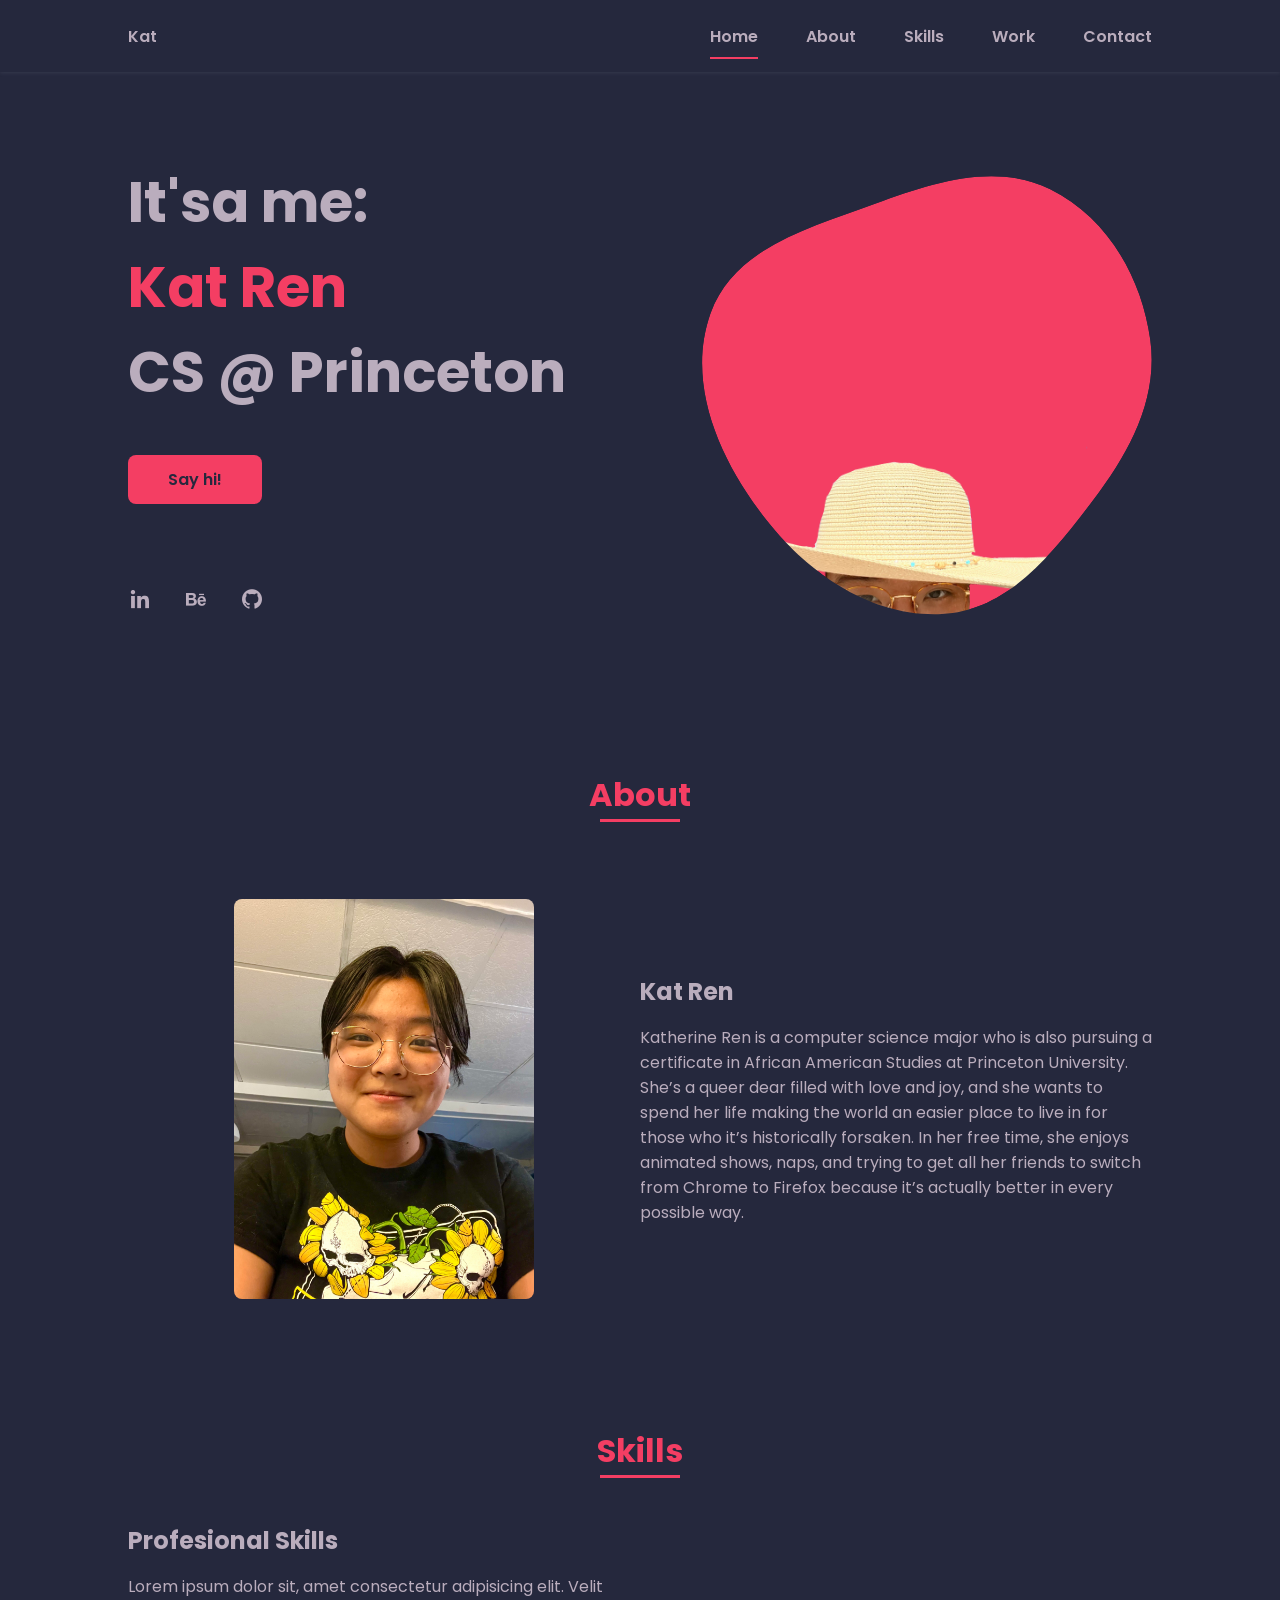
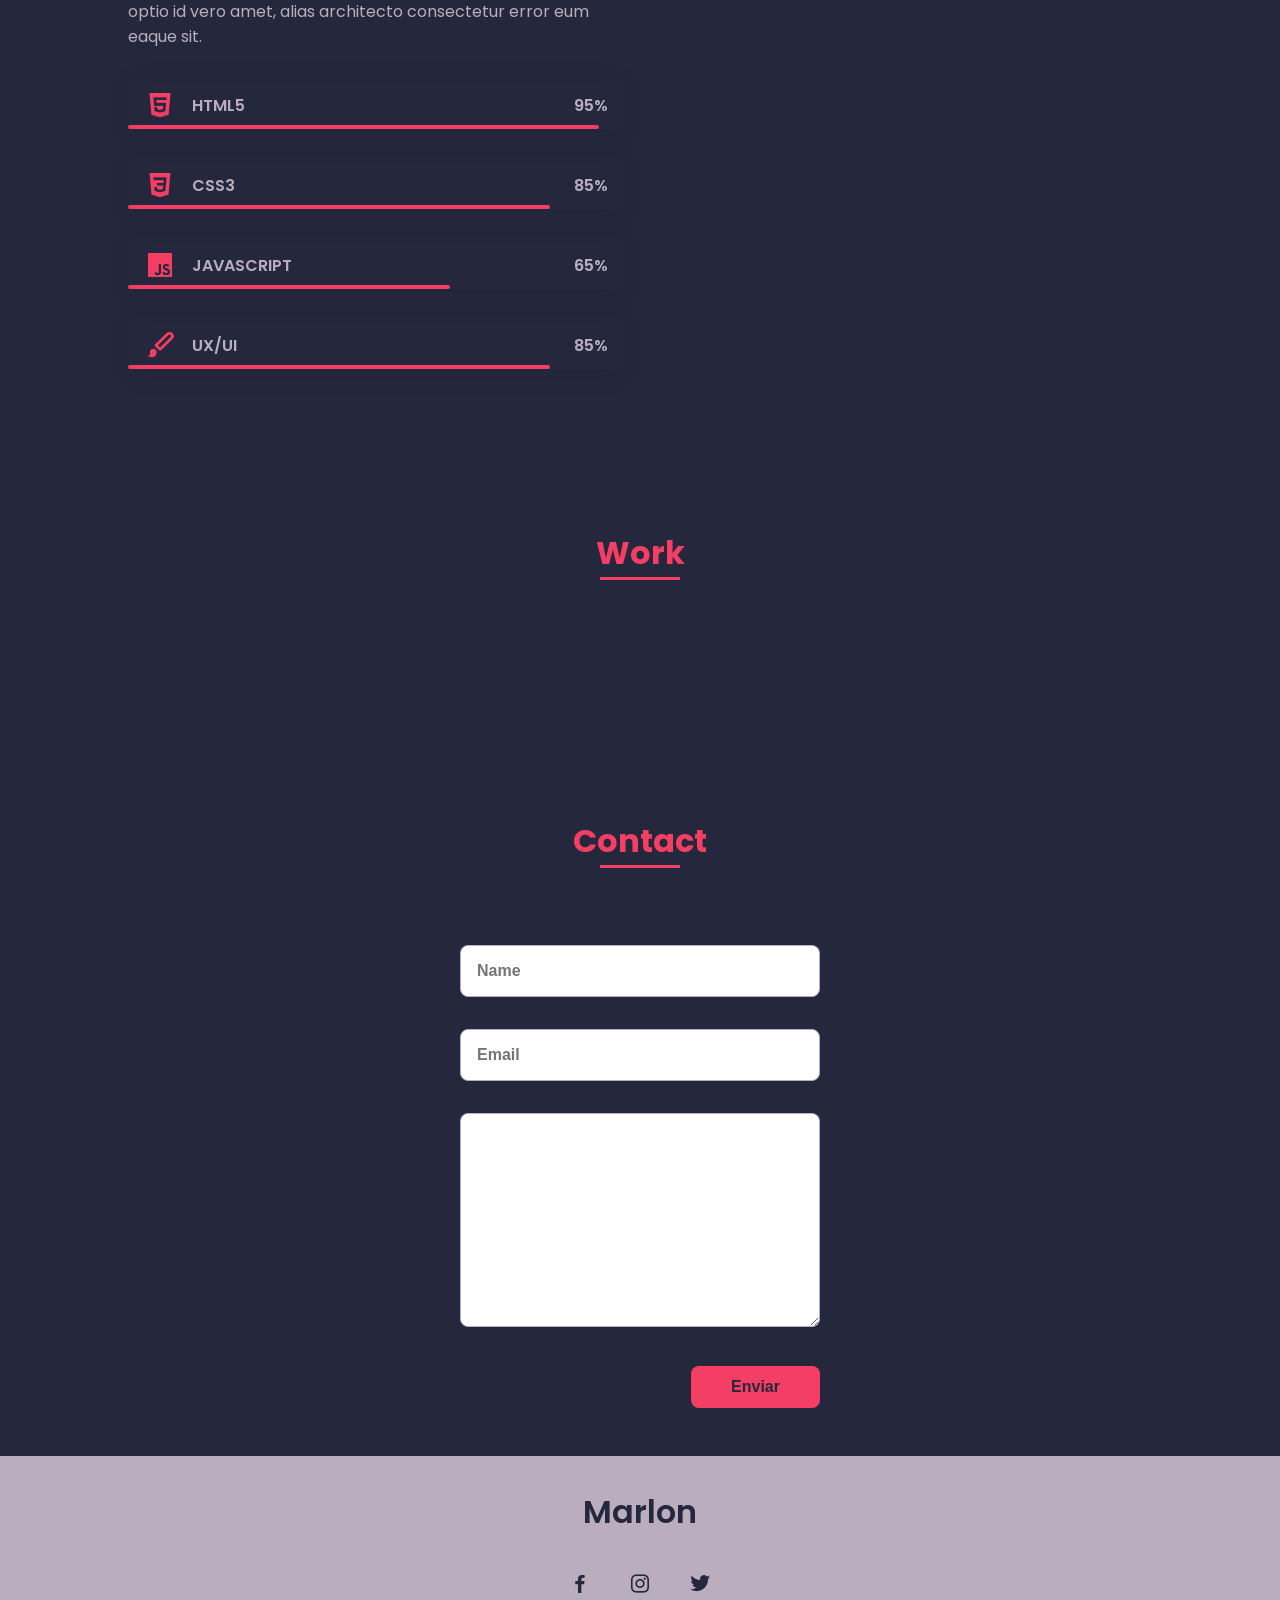
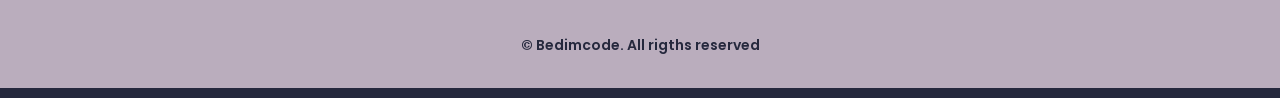
==== index.html @ fc9c7063 "stuff" ====
<!DOCTYPE html>
<html lang="en">
  <head>
    <meta charset="UTF-8" />
    <meta name="viewport" content="width=device-width, initial-scale=1.0" />

    <link rel="stylesheet" href="assets/css/styles.css" />

    <!-- =====BOX ICONS===== -->
    <link
      href="https://cdn.jsdelivr.net/npm/boxicons@2.0.5/css/boxicons.min.css"
      rel="stylesheet"
    />

    <title>Portfolio website complete</title>
  </head>
  <body>
    <body style="background-color:#25283D;">
    <!--===== HEADER =====-->
    <header class="l-header">
      <nav class="nav bd-grid">
        <div>
          <a href="#" class="nav__logo">Kat</a>
        </div>

        <div class="nav__menu" id="nav-menu">
          <ul class="nav__list">
            <li class="nav__item">
              <a href="#home" class="nav__link active-link">Home</a>
            </li>
            <li class="nav__item">
              <a href="#about" class="nav__link">About</a>
            </li>
            <li class="nav__item">
              <a href="#skills" class="nav__link">Skills</a>
            </li>
            <li class="nav__item"> 
              <a href="#work" class="nav__link">Work</a>
            </li>
            <li class="nav__item">
              <a href="#contact" class="nav__link">Contact</a>
            </li>
          </ul>
        </div>

        <div class="nav__toggle" id="nav-toggle">
          <i class="bx bx-menu"></i>
        </div>
      </nav>
    </header>

    <main class="l-main">
      <!--===== HOME =====-->
      <section class="home bd-grid" id="home">
        <div class="home__data">
          <h1 class="home__title">
            It'sa me:<br />
            <span class="home__title-color"> Kat Ren</span><br />
            CS @ Princeton
          </h1>

          <a href="#" class="button">Say hi!</a>
        </div>

        <div class="home__social">
          <a href="" class="home__social-icon"
            ><i class="bx bxl-linkedin"></i
          ></a>
          <a href="" class="home__social-icon"
            ><i class="bx bxl-behance"></i
          ></a>
          <a href="" class="home__social-icon"><i class="bx bxl-github"></i></a>
        </div>

        <div class="home__img">
          <svg
            class="home__blob"
            viewBox="0 0 479 467"
            xmlns="http://www.w3.org/2000/svg"
            xmlns:xlink="http://www.w3.org/1999/xlink"
          >
            <mask id="mask0" mask-type="alpha">
              <path
                d="M9.19024 145.964C34.0253 76.5814 114.865 54.7299 184.111 29.4823C245.804 6.98884 311.86 -14.9503 370.735 14.143C431.207 44.026 467.948 107.508 477.191 174.311C485.897 237.229 454.931 294.377 416.506 344.954C373.74 401.245 326.068 462.801 255.442 466.189C179.416 469.835 111.552 422.137 65.1576 361.805C17.4835 299.81 -17.1617 219.583 9.19024 145.964Z"
              />
            </mask>
            <g mask="url(#mask0)">
              <path
                d="M9.19024 145.964C34.0253 76.5814 114.865 54.7299 184.111 29.4823C245.804 6.98884 311.86 -14.9503 370.735 14.143C431.207 44.026 467.948 107.508 477.191 174.311C485.897 237.229 454.931 294.377 416.506 344.954C373.74 401.245 326.068 462.801 255.442 466.189C179.416 469.835 111.552 422.137 65.1576 361.805C17.4835 299.81 -17.1617 219.583 9.19024 145.964Z"
              />
              <image
                class="home__blob-img"
                x="50"
                y="60"
                href="assets/img/Katface.png"
              />
            </g>
          </svg>
        </div>
      </section>

      <!--===== ABOUT =====-->
      <section class="about section" id="about">
        <h2 class="section-title">About</h2>

        <div class="about__container bd-grid">
          <div class="about__img">
            <img src="assets/img/katshot.jpeg" alt="" />
          </div>

          <div>
            <h2 class="about__subtitle">Kat Ren</h2>
            <p class="about__text">
                Katherine Ren is a computer science major who is also pursuing
                a certificate in African American Studies at Princeton University.
                She’s a queer dear filled with love and joy, and she wants to spend
                her life making the world an easier place to live in for those who
                it’s historically forsaken. In her free time, she enjoys animated
                shows, naps, and trying to get all her friends to switch from Chrome
                to Firefox because it’s actually better in every possible way.
            </p>
          </div>
        </div>
      </section>

      <!--===== SKILLS =====-->
      <section class="skills section" id="skills">
        <h2 class="section-title">Skills</h2>

        <div class="skills__container bd-grid">
          <div>
            <h2 class="skills__subtitle">Profesional Skills</h2>
            <p class="skills__text">
              Lorem ipsum dolor sit, amet consectetur adipisicing elit. Velit
              optio id vero amet, alias architecto consectetur error eum eaque
              sit.
            </p>
            <div class="skills__data">
              <div class="skills__names">
                <i class="bx bxl-html5 skills__icon"></i>
                <span class="skills__name">HTML5</span>
              </div>
              <div class="skills__bar skills__html"></div>
              <div>
                <span class="skills__percentage">95%</span>
              </div>
            </div>
            <div class="skills__data">
              <div class="skills__names">
                <i class="bx bxl-css3 skills__icon"></i>
                <span class="skills__name">CSS3</span>
              </div>
              <div class="skills__bar skills__css"></div>
              <div>
                <span class="skills__percentage">85%</span>
              </div>
            </div>
            <div class="skills__data">
              <div class="skills__names">
                <i class="bx bxl-javascript skills__icon"></i>
                <span class="skills__name">JAVASCRIPT</span>
              </div>
              <div class="skills__bar skills__js"></div>
              <div>
                <span class="skills__percentage">65%</span>
              </div>
            </div>
            <div class="skills__data">
              <div class="skills__names">
                <i class="bx bxs-paint skills__icon"></i>
                <span class="skills__name">UX/UI</span>
              </div>
              <div class="skills__bar skills__ux"></div>
              <div>
                <span class="skills__percentage">85%</span>
              </div>
            </div>
          </div>

          <div>
            <img src="assets/img/work3.jpg" alt="" class="skills__img" />
          </div>
        </div>
      </section>

      <!--===== WORK =====-->
      <section class="work section" id="work">
        <h2 class="section-title">Work</h2>

        <div class="work__container bd-grid">
          <a href="assets/pdf/Katherine Ren Resume Oct 2024.pdf" class="work__img">
            <img src="assets/img/work1.jpg" alt="" />
          </a>
          <a href="assets/pdf/KatherineRen_R3.pdf" class="work__img">
            <img src="assets/img/work2.jpg" alt="" />
          </a>
          <a href="" class="work__img">
            <img src="assets/img/work3.jpg" alt="" />
          </a>
          <a href="" class="work__img">
            <img src="assets/img/work4.jpg" alt="" />
          </a>
          <a href="" class="work__img">
            <img src="assets/img/work5.jpg" alt="" />
          </a>
          <a href="" class="work__img">
            <img src="assets/img/work6.jpg" alt="" />
          </a>
        </div>
      </section>

      <!--===== CONTACT =====-->
      <section class="contact section" id="contact">
        <h2 class="section-title">Contact</h2>

        <div class="contact__container bd-grid">
          <form action="" class="contact__form">
            <input type="text" placeholder="Name" class="contact__input" />
            <input type="mail" placeholder="Email" class="contact__input" />
            <textarea
              name=""
              id=""
              cols="0"
              rows="10"
              class="contact__input"
            ></textarea>
            <input
              type="button"
              value="Enviar"
              class="contact__button button"
            />
          </form>
        </div>
      </section>
    </main>

    <!--===== FOOTER =====-->
    <footer class="footer">
      <p class="footer__title">Marlon</p>
      <div class="footer__social">
        <a href="#" class="footer__icon"><i class="bx bxl-facebook"></i></a>
        <a href="#" class="footer__icon"><i class="bx bxl-instagram"></i></a>
        <a href="#" class="footer__icon"><i class="bx bxl-twitter"></i></a>
      </div>
      <p class="footer__copy">&#169; Bedimcode. All rigths reserved</p>
    </footer>

    <!--===== SCROLL REVEAL =====-->
    <script src="https://unpkg.com/scrollreveal"></script>

    <!--===== MAIN JS =====-->
    <script src="assets/js/main.js"></script>
  </body>
</html>
---- assets/css/styles.css ----
/*===== GOOGLE FONTS =====*/
@import url("https://fonts.googleapis.com/css2?family=Poppins:wght@400;600;700&display=swap");
/*===== VARIABLES CSS =====*/
:root {
  --header-height: 3rem;
  --font-semi: 600;
  /*===== Colores =====*/
  /*Purple 260 - Red 355 - Blue 224 - Pink 340*/
  /* HSL color mode */
  --hue-color: 348;
  --first-color: hsl(var(--hue-color), 89%, 60%);
  --second-color: hsl(289, 11%, 71%);
  /*===== Fuente y tipografia =====*/
  --body-font: "Poppins", sans-serif;
  --big-font-size: 2rem;
  --h2-font-size: 1.25rem;
  --normal-font-size: 0.938rem;
  --smaller-font-size: 0.75rem;
  /*===== Margenes =====*/
  --mb-2: 1rem;
  --mb-4: 2rem;
  --mb-5: 2.5rem;
  --mb-6: 3rem;
  /*===== z index =====*/
  --z-back: -10;
  --z-fixed: 100;
}
@media screen and (min-width: 968px) {
  :root {
    --big-font-size: 3.5rem;
    --h2-font-size: 2rem;
    --normal-font-size: 1rem;
    --smaller-font-size: 0.875rem;
  }
}

/*===== BASE =====*/
*,
::before,
::after {
  box-sizing: border-box;
}

html {
  scroll-behavior: smooth;
}

body {
  margin: var(--header-height) 0 0 0;
  font-family: var(--body-font);
  font-size: var(--normal-font-size);
  color: var(--second-color);
}

h1,
h2,
p {
  margin: 0;
}

ul {
  margin: 0;
  padding: 0;
  list-style: none;
}

a {
  text-decoration: none;
}

img {
  max-width: 100%;
  height: auto;
  display: block;
}

/*===== CLASS CSS ===== */
.section-title {
  position: relative;
  font-size: var(--h2-font-size);
  color: var(--first-color);
  margin-top: var(--mb-2);
  margin-bottom: var(--mb-4);
  text-align: center;
}
.section-title::after {
  position: absolute;
  content: "";
  width: 64px;
  height: 0.18rem;
  left: 0;
  right: 0;
  margin: auto;
  top: 2rem;
  background-color: var(--first-color);
}

.section {
  padding-top: 3rem;
  padding-bottom: 2rem;
}

/*===== LAYOUT =====*/
.bd-grid {
  max-width: 1024px;
  display: grid;
  margin-left: var(--mb-2);
  margin-right: var(--mb-2);
}

.l-header {
  width: 100%;
  position: fixed;
  top: 0;
  left: 0;
  z-index: var(--z-fixed);
  background-color: #25283d;
  box-shadow: 0 1px 4px rgba(146, 161, 176, 0.15);
}

/*===== NAV =====*/
.nav {
  height: var(--header-height);
  display: flex;
  justify-content: space-between;
  align-items: center;
  font-weight: var(--font-semi);
}
@media screen and (max-width: 767px) {
  .nav__menu {
    position: fixed;
    top: var(--header-height);
    right: -100%;
    width: 80%;
    height: 100%;
    padding: 2rem;
    background-color: var(--second-color);
    transition: 0.5s;
  }
}
.nav__item {
  margin-bottom: var(--mb-4);
}
.nav__link {
  position: relative;
  color: #25283d;
}
.nav__link:hover {
  position: relative;
}
.nav__link:hover::after {
  position: absolute;
  content: "";
  width: 100%;
  height: 0.18rem;
  left: 0;
  top: 2rem;
  background-color: var(--first-color);
}
.nav__logo {
  color: var(--second-color);
}
.nav__toggle {
  color: var(--second-color);
  font-size: 1.5rem;
  cursor: pointer;
}

/*Active menu*/
.active-link::after {
  position: absolute;
  content: "";
  width: 100%;
  height: 0.18rem;
  left: 0;
  top: 2rem;
  background-color: var(--first-color);
}

/*=== Show menu ===*/
.show {
  right: 0;
}

/*===== HOME =====*/
.home {
  position: relative;
  row-gap: 5rem;
  padding: 4rem 0 5rem;
}
.home__data {
  align-self: center;
}
.home__title {
  font-size: var(--big-font-size);
  margin-bottom: var(--mb-5);
}
.home__title-color {
  color: var(--first-color);
}
.home__social {
  display: flex;
  flex-direction: column;
}
.home__social-icon {
  width: max-content;
  margin-bottom: var(--mb-2);
  font-size: 1.5rem;
  color: var(--second-color);
}
.home__social-icon:hover {
  color: var(--first-color);
}
.home__img {
  position: absolute;
  right: 0;
  bottom: 0;
  width: 260px;
}
.home__blob {
  fill: var(--first-color);
}
.home__blob-img {
  width: 360px;
}

/*BUTTONS*/
.button {
  display: inline-block;
  background-color: var(--first-color);
  color: #25283d;
  padding: 0.75rem 2.5rem;
  font-weight: var(--font-semi);
  border-radius: 0.5rem;
  transition: 0.3s;
}
.button:hover {
  box-shadow: 0px 10px 36px rgba(0, 0, 0, 0.15);
}

/* ===== ABOUT =====*/
.about__container {
  row-gap: 2rem;
  text-align: center;
}
.about__subtitle {
  margin-bottom: var(--mb-2);
}
.about__img {
  justify-self: center;
}
.about__img img {
  width: 200px;
  border-radius: 0.5rem;
}

/* ===== SKILLS =====*/
.skills__container {
  row-gap: 2rem;
  text-align: center;
}
.skills__subtitle {
  margin-bottom: var(--mb-2);
}
.skills__text {
  margin-bottom: var(--mb-4);
}
.skills__data {
  display: flex;
  justify-content: space-between;
  align-items: center;
  position: relative;
  font-weight: var(--font-semi);
  padding: 0.5rem 1rem;
  margin-bottom: var(--mb-4);
  border-radius: 0.5rem;
  box-shadow: 0px 4px 25px rgba(14, 36, 49, 0.15);
}
.skills__icon {
  font-size: 2rem;
  margin-right: var(--mb-2);
  color: var(--first-color);
}
.skills__names {
  display: flex;
  align-items: center;
}
.skills__bar {
  position: absolute;
  left: 0;
  bottom: 0;
  background-color: var(--first-color);
  height: 0.25rem;
  border-radius: 0.5rem;
  z-index: var(--z-back);
}
.skills__html {
  width: 95%;
}
.skills__css {
  width: 85%;
}
.skills__js {
  width: 65%;
}
.skills__ux {
  width: 85%;
}
.skills__img {
  border-radius: 0.5rem;
}

/* ===== WORK =====*/
.work__container {
  row-gap: 2rem;
}
.work__img {
  box-shadow: 0px 4px 25px rgba(14, 36, 49, 0.15);
  border-radius: 0.5rem;
  overflow: hidden;
}
.work__img img {
  transition: 1s;
}
.work__img img:hover {
  transform: scale(1.1);
}

/* ===== CONTACT =====*/
.contact__input {
  width: 100%;
  font-size: var(--normal-font-size);
  font-weight: var(--font-semi);
  padding: 1rem;
  border-radius: 0.5rem;
  border: 1.5px solid var(--second-color);
  outline: none;
  margin-bottom: var(--mb-4);
}
.contact__button {
  display: block;
  border: none;
  outline: none;
  font-size: var(--normal-font-size);
  cursor: pointer;
  margin-left: auto;
}

/* ===== FOOTER =====*/
.footer {
  background-color: var(--second-color);
  color: #25283d;
  text-align: center;
  font-weight: var(--font-semi);
  padding: 2rem 0;
}
.footer__title {
  font-size: 2rem;
  margin-bottom: var(--mb-4);
}
.footer__social {
  margin-bottom: var(--mb-4);
}
.footer__icon {
  font-size: 1.5rem;
  color: #25283d;
  margin: 0 var(--mb-2);
}
.footer__copy {
  font-size: var(--smaller-font-size);
}

/* ===== MEDIA QUERIES=====*/
@media screen and (max-width: 320px) {
  .home {
    row-gap: 2rem;
  }
  .home__img {
    width: 200px;
  }
}
@media screen and (min-width: 576px) {
  .home {
    padding: 4rem 0 2rem;
  }
  .home__social {
    padding-top: 0;
    padding-bottom: 2.5rem;
    flex-direction: row;
    align-self: flex-end;
  }
  .home__social-icon {
    margin-bottom: 0;
    margin-right: var(--mb-4);
  }
  .home__img {
    width: 300px;
    bottom: 25%;
  }
  .about__container {
    grid-template-columns: repeat(2, 1fr);
    align-items: center;
    text-align: initial;
  }
  .skills__container {
    grid-template-columns: 0.7fr;
    justify-content: center;
    column-gap: 1rem;
  }
  .work__container {
    grid-template-columns: repeat(2, 1fr);
    column-gap: 2rem;
    padding-top: 2rem;
  }
  .contact__form {
    width: 360px;
    padding-top: 2rem;
  }
  .contact__container {
    justify-items: center;
  }
}
@media screen and (min-width: 768px) {
  body {
    margin: 0;
  }
  .section {
    padding-top: 4rem;
    padding-bottom: 3rem;
  }
  .section-title {
    margin-bottom: var(--mb-6);
  }
  .section-title::after {
    width: 80px;
    top: 3rem;
  }
  .nav {
    height: calc(var(--header-height) + 1.5rem);
  }
  .nav__list {
    display: flex;
    padding-top: 0;
  }
  .nav__item {
    margin-left: var(--mb-6);
    margin-bottom: 0;
  }
  .nav__toggle {
    display: none;
  }
  .nav__link {
    color: var(--second-color);
  }
  .home {
    padding: 8rem 0 2rem;
  }
  .home__img {
    width: 400px;
    bottom: 10%;
  }
  .about__container {
    padding-top: 2rem;
  }
  .about__img img {
    width: 300px;
  }
  .skills__container {
    grid-template-columns: repeat(2, 1fr);
    column-gap: 2rem;
    align-items: center;
    text-align: initial;
  }
  .work__container {
    grid-template-columns: repeat(3, 1fr);
    column-gap: 2rem;
  }
}
@media screen and (min-width: 992px) {
  .bd-grid {
    margin-left: auto;
    margin-right: auto;
  }
  .home {
    padding: 10rem 0 2rem;
  }
  .home__img {
    width: 450px;
  }
}
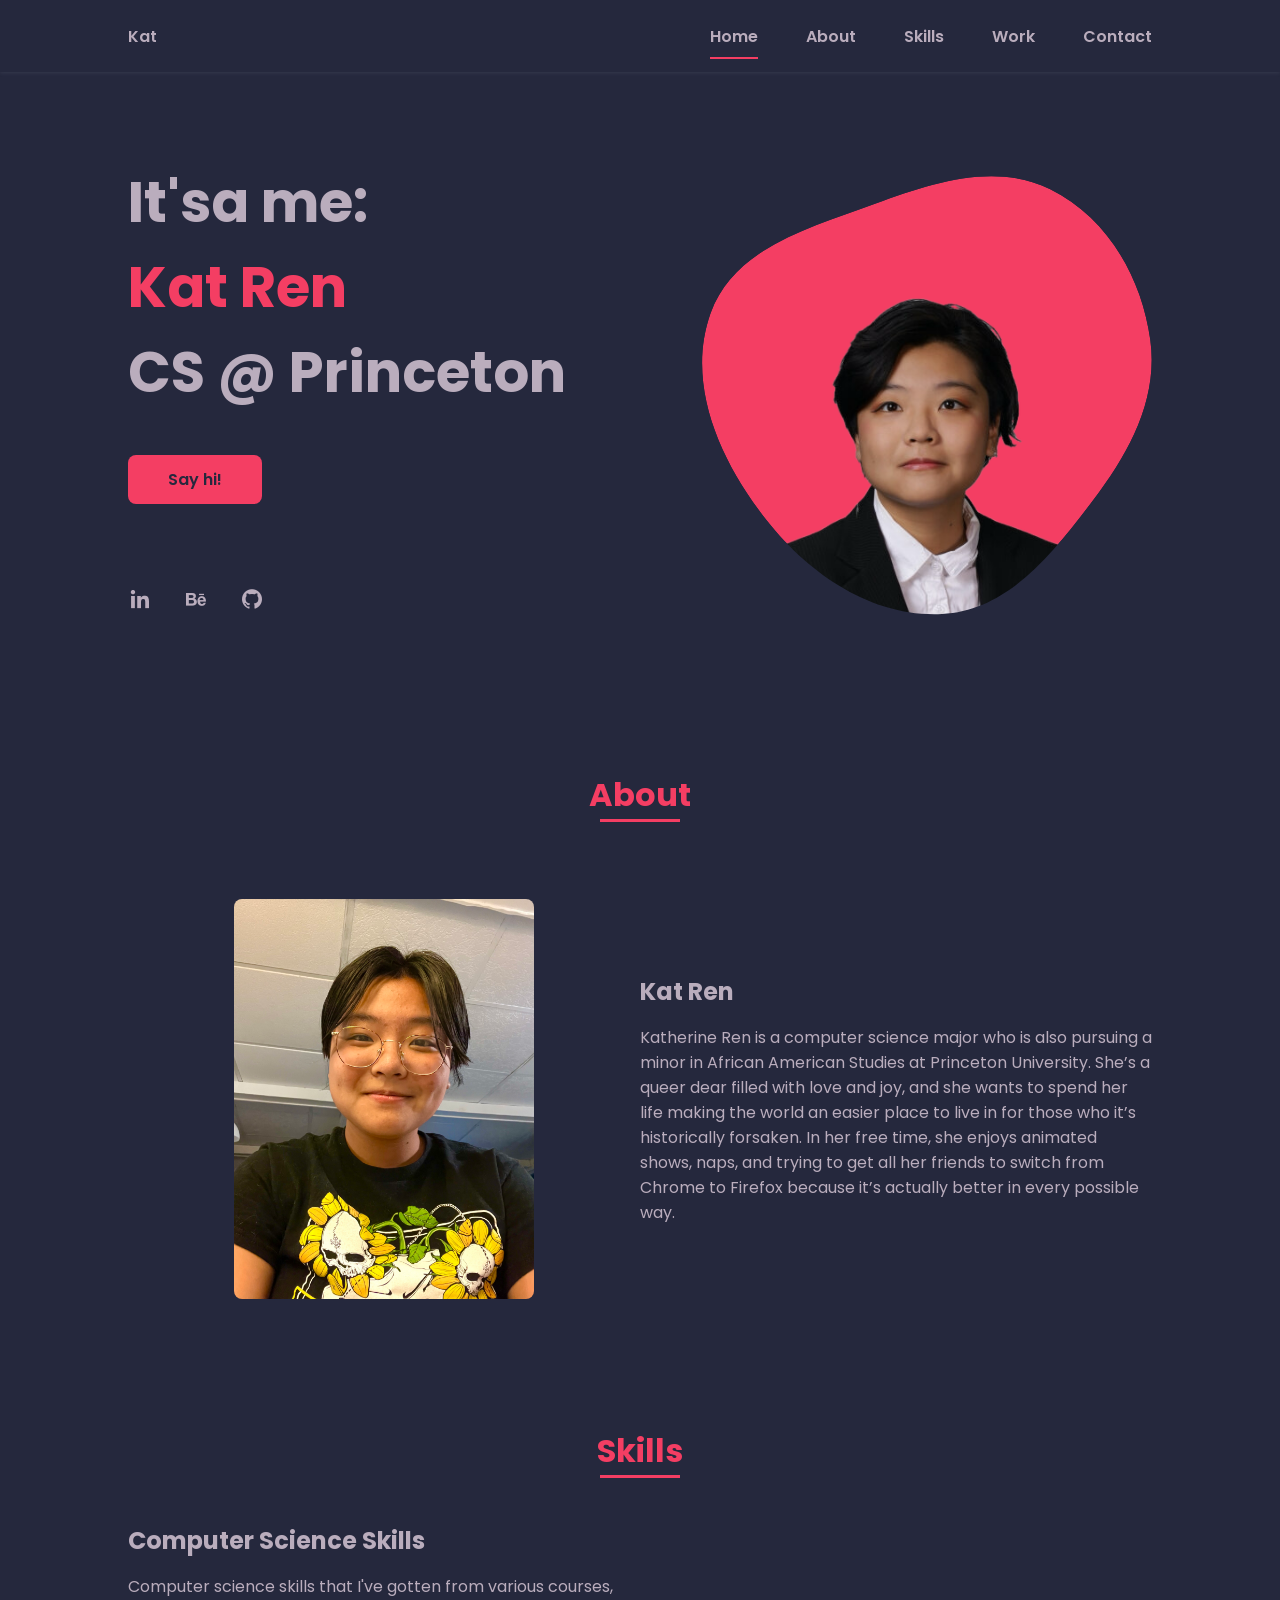
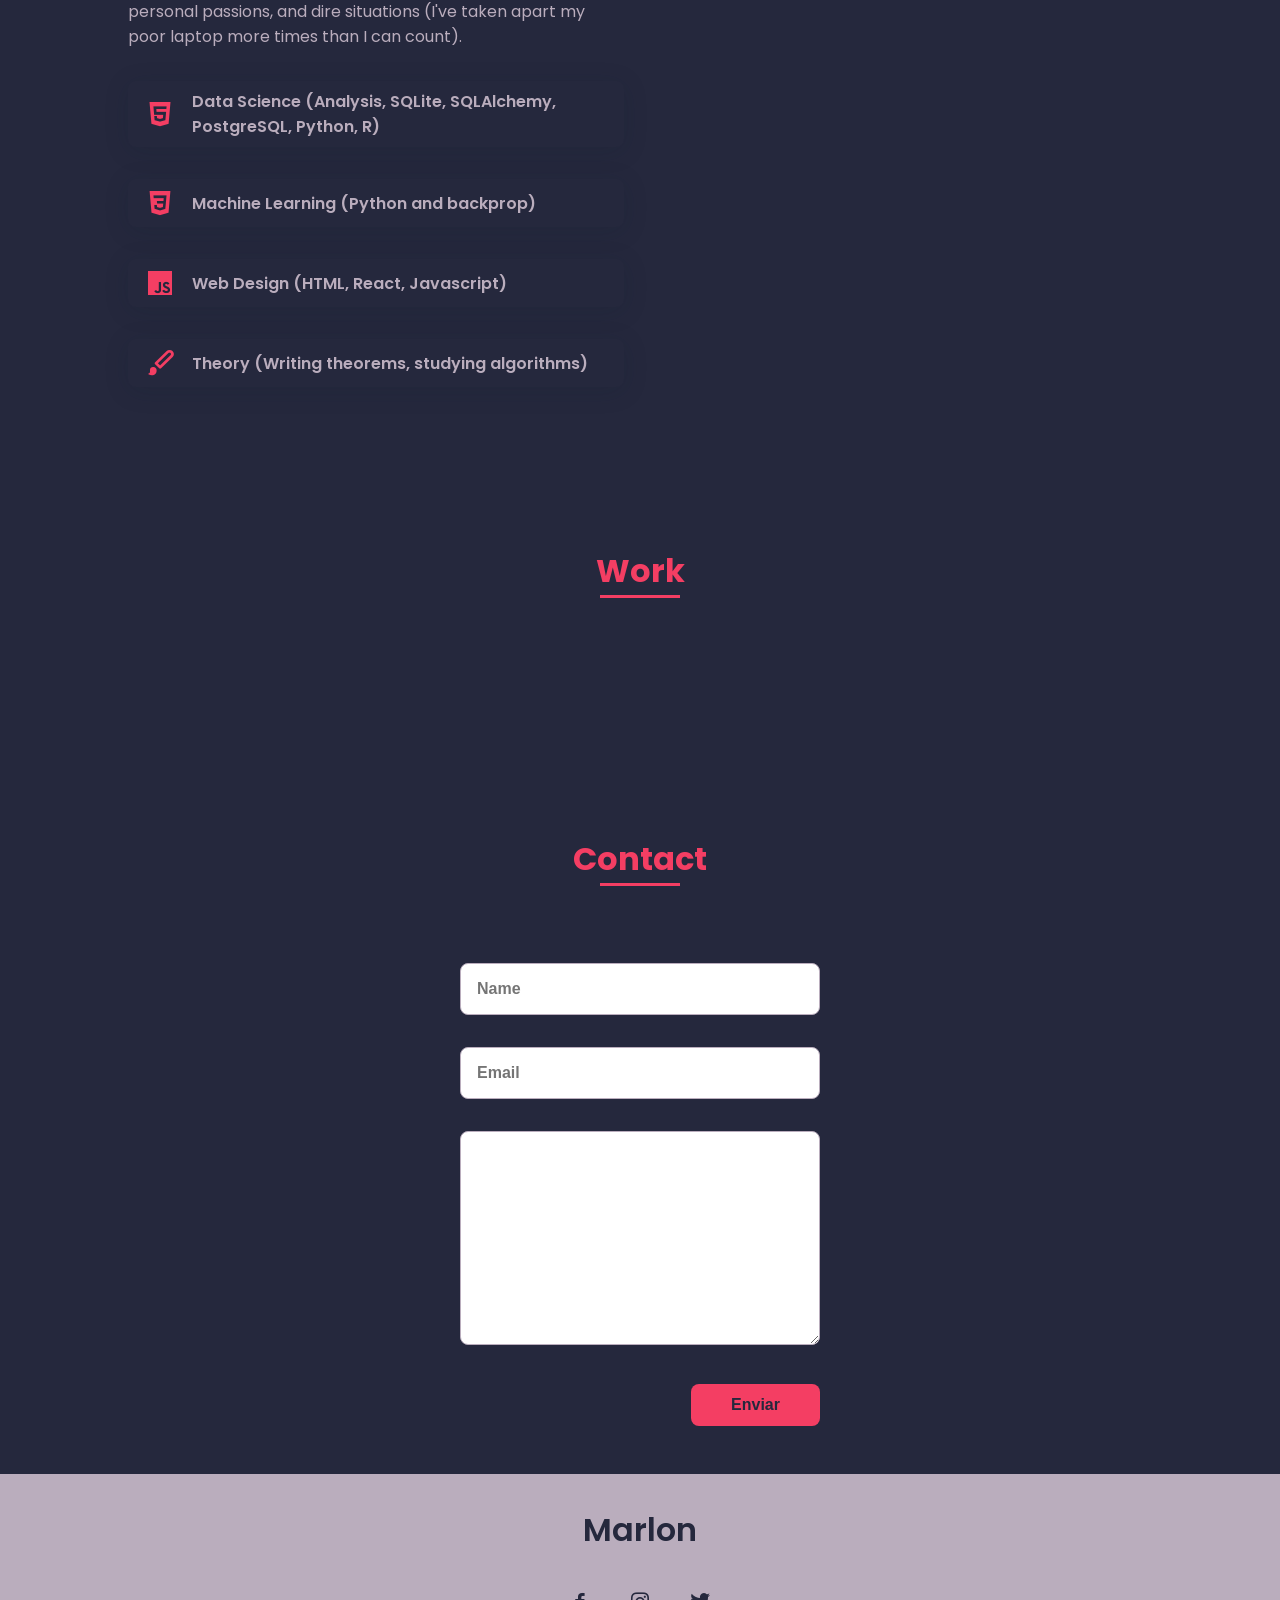
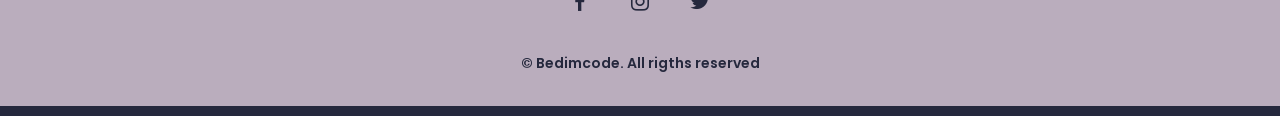
==== commit 5eeaec48: "skills update" ====
--- a/index.html
+++ b/index.html
@@ -91,8 +91,8 @@
               <image
                 class="home__blob-img"
                 x="50"
-                y="60"
-                href="assets/img/Katface.png"
+                y="130"
+                href="assets/img/kat-profesh-face.png"
               />
             </g>
           </svg>
@@ -112,7 +112,7 @@
             <h2 class="about__subtitle">Kat Ren</h2>
             <p class="about__text">
                 Katherine Ren is a computer science major who is also pursuing
-                a certificate in African American Studies at Princeton University.
+                a minor in African American Studies at Princeton University.
                 She’s a queer dear filled with love and joy, and she wants to spend
                 her life making the world an easier place to live in for those who
                 it’s historically forsaken. In her free time, she enjoys animated
@@ -129,58 +129,40 @@
 
         <div class="skills__container bd-grid">
           <div>
-            <h2 class="skills__subtitle">Profesional Skills</h2>
+            <h2 class="skills__subtitle">Computer Science Skills</h2>
             <p class="skills__text">
-              Lorem ipsum dolor sit, amet consectetur adipisicing elit. Velit
-              optio id vero amet, alias architecto consectetur error eum eaque
-              sit.
+              Computer science skills that I've gotten from various courses, personal passions, and dire situations (I've taken apart my poor laptop more times than I can count).
             </p>
             <div class="skills__data">
               <div class="skills__names">
                 <i class="bx bxl-html5 skills__icon"></i>
-                <span class="skills__name">HTML5</span>
-              </div>
-              <div class="skills__bar skills__html"></div>
-              <div>
-                <span class="skills__percentage">95%</span>
+                <span class="skills__name">Data Science (Analysis, SQLite, SQLAlchemy, PostgreSQL, Python, R)</span>
               </div>
             </div>
             <div class="skills__data">
               <div class="skills__names">
                 <i class="bx bxl-css3 skills__icon"></i>
-                <span class="skills__name">CSS3</span>
-              </div>
-              <div class="skills__bar skills__css"></div>
-              <div>
-                <span class="skills__percentage">85%</span>
+                <span class="skills__name">Machine Learning (Python and backprop)</span>
               </div>
             </div>
             <div class="skills__data">
               <div class="skills__names">
                 <i class="bx bxl-javascript skills__icon"></i>
-                <span class="skills__name">JAVASCRIPT</span>
-              </div>
-              <div class="skills__bar skills__js"></div>
-              <div>
-                <span class="skills__percentage">65%</span>
+                <span class="skills__name">Web Design (HTML, React, Javascript)</span>
+              </div>
+              </div>
+            <div class="skills__data">
+              <div class="skills__names">
+                <i class="bx bxs-paint skills__icon"></i>
+                <span class="skills__name">Theory (Writing theorems, studying algorithms)</span>
               </div>
             </div>
-            <div class="skills__data">
-              <div class="skills__names">
-                <i class="bx bxs-paint skills__icon"></i>
-                <span class="skills__name">UX/UI</span>
-              </div>
-              <div class="skills__bar skills__ux"></div>
-              <div>
-                <span class="skills__percentage">85%</span>
-              </div>
-            </div>
-          </div>
-
+          </div>
+          
           <div>
             <img src="assets/img/work3.jpg" alt="" class="skills__img" />
           </div>
-        </div>
+          </div>
       </section>
 
       <!--===== WORK =====-->
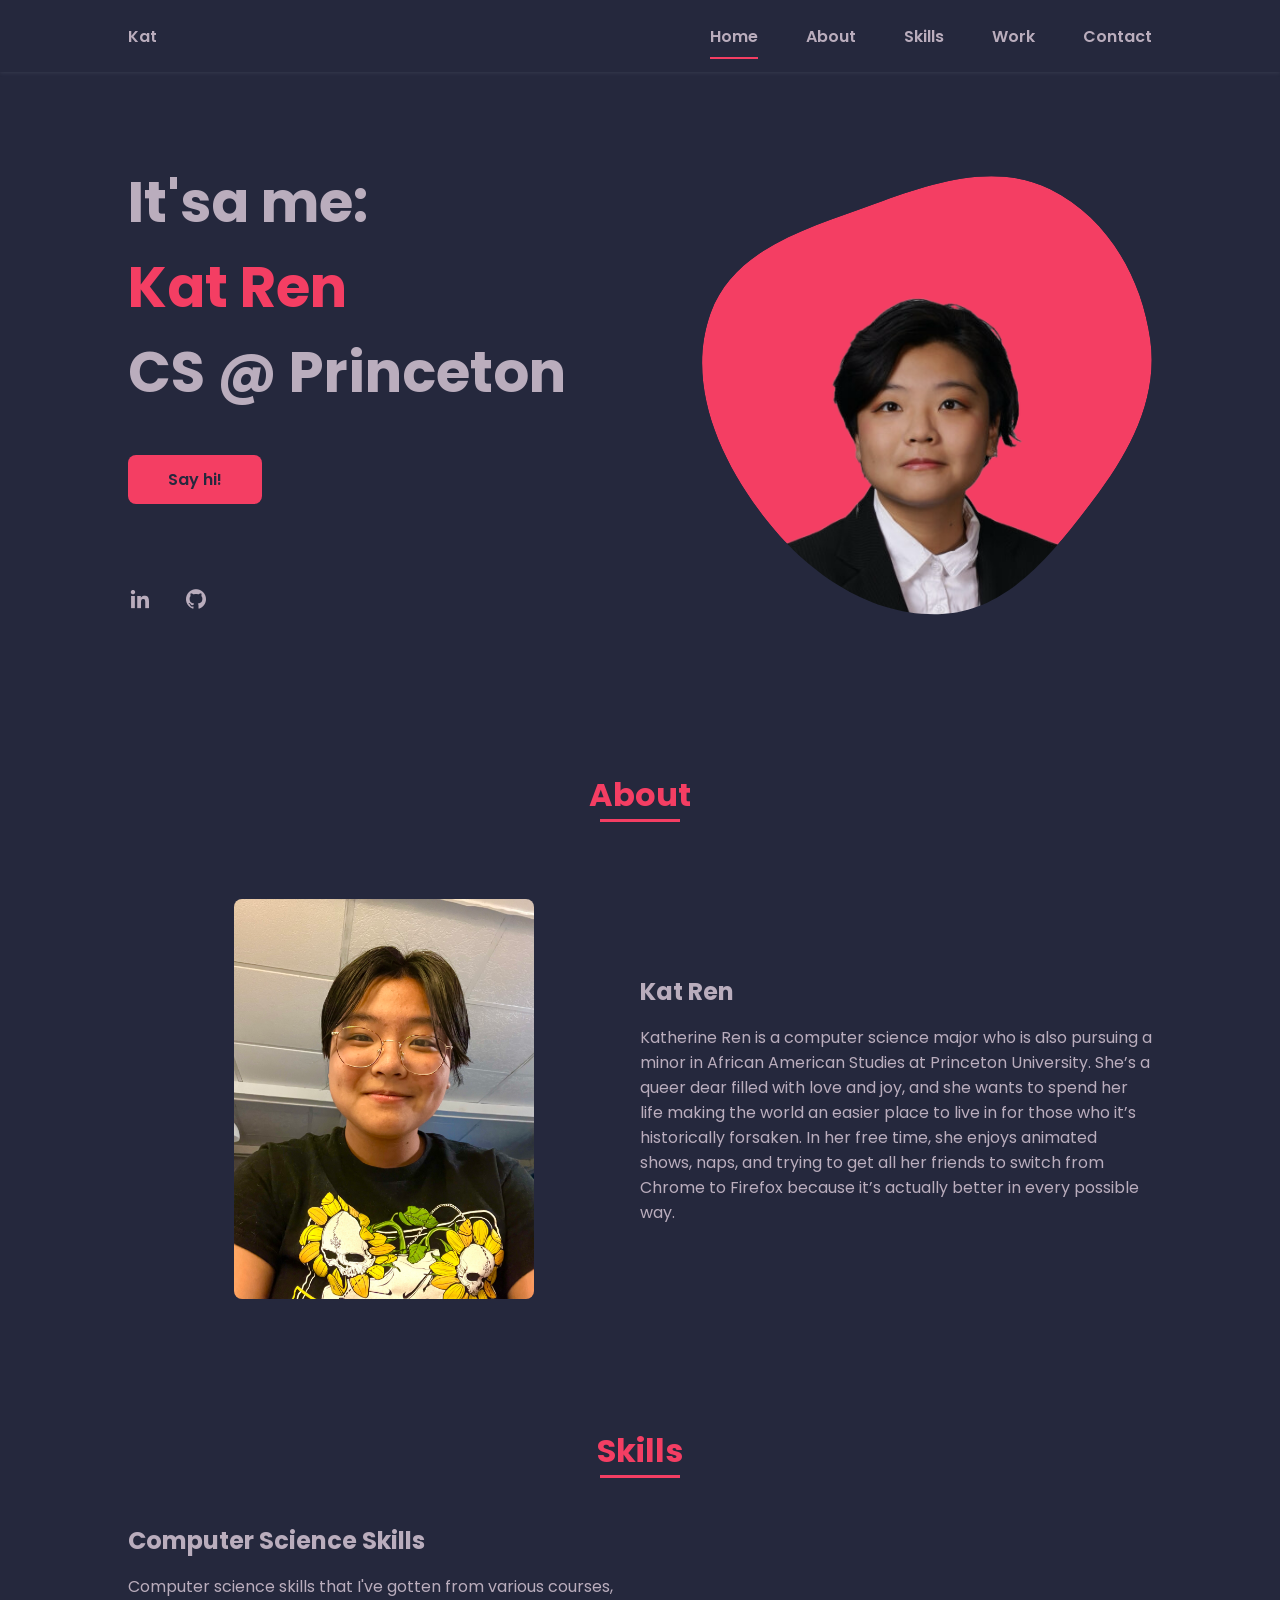
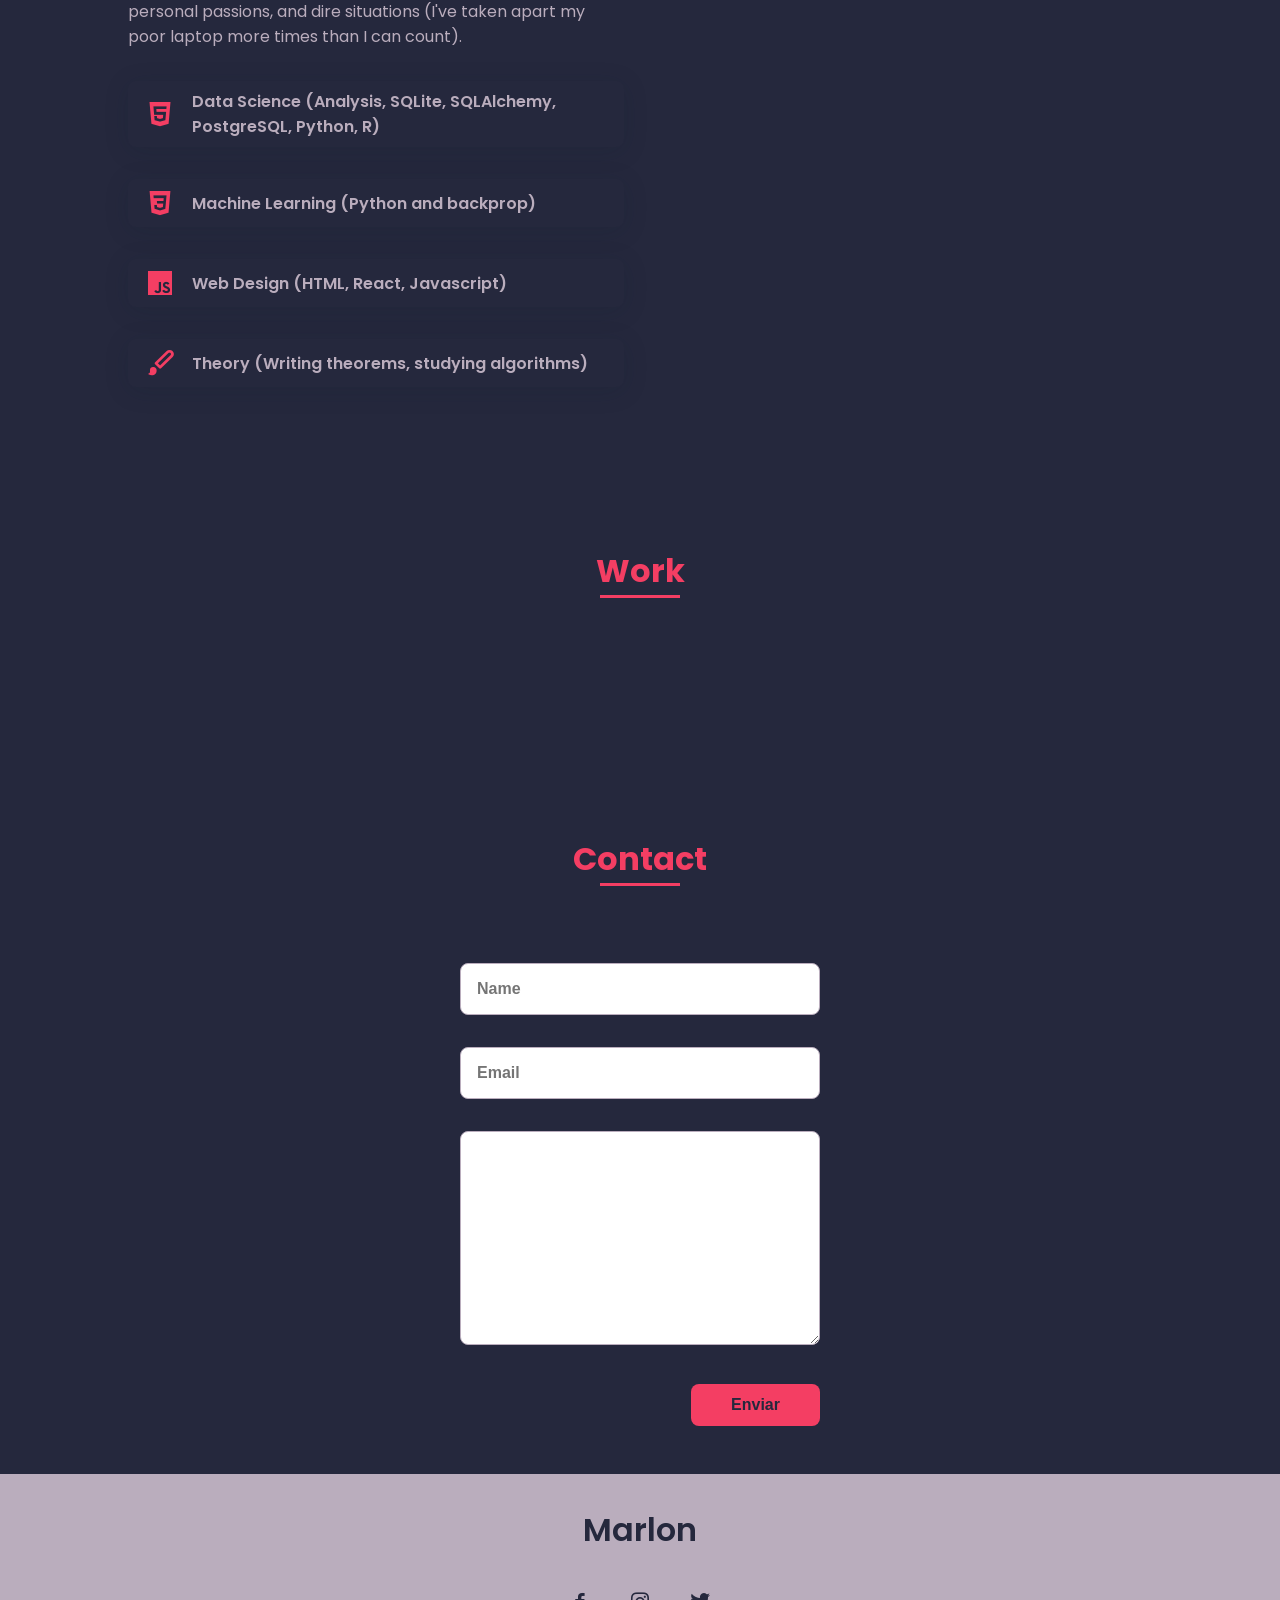
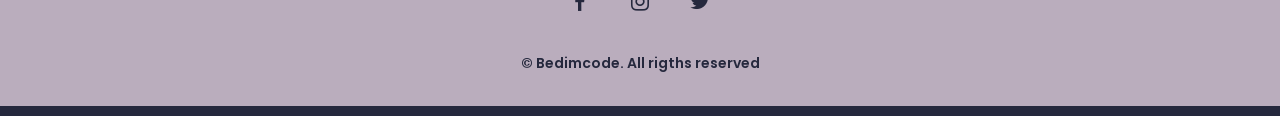
==== commit 7187d18f: "linkedin and github links" ====
--- a/index.html
+++ b/index.html
@@ -63,13 +63,10 @@
         </div>
 
         <div class="home__social">
-          <a href="" class="home__social-icon"
+          <a href="https://www.linkedin.com/in/katherine-ren-6682151b2/" class="home__social-icon"
             ><i class="bx bxl-linkedin"></i
           ></a>
-          <a href="" class="home__social-icon"
-            ><i class="bx bxl-behance"></i
-          ></a>
-          <a href="" class="home__social-icon"><i class="bx bxl-github"></i></a>
+          <a href="https://github.com/Katypus" class="home__social-icon"><i class="bx bxl-github"></i></a>
         </div>
 
         <div class="home__img">
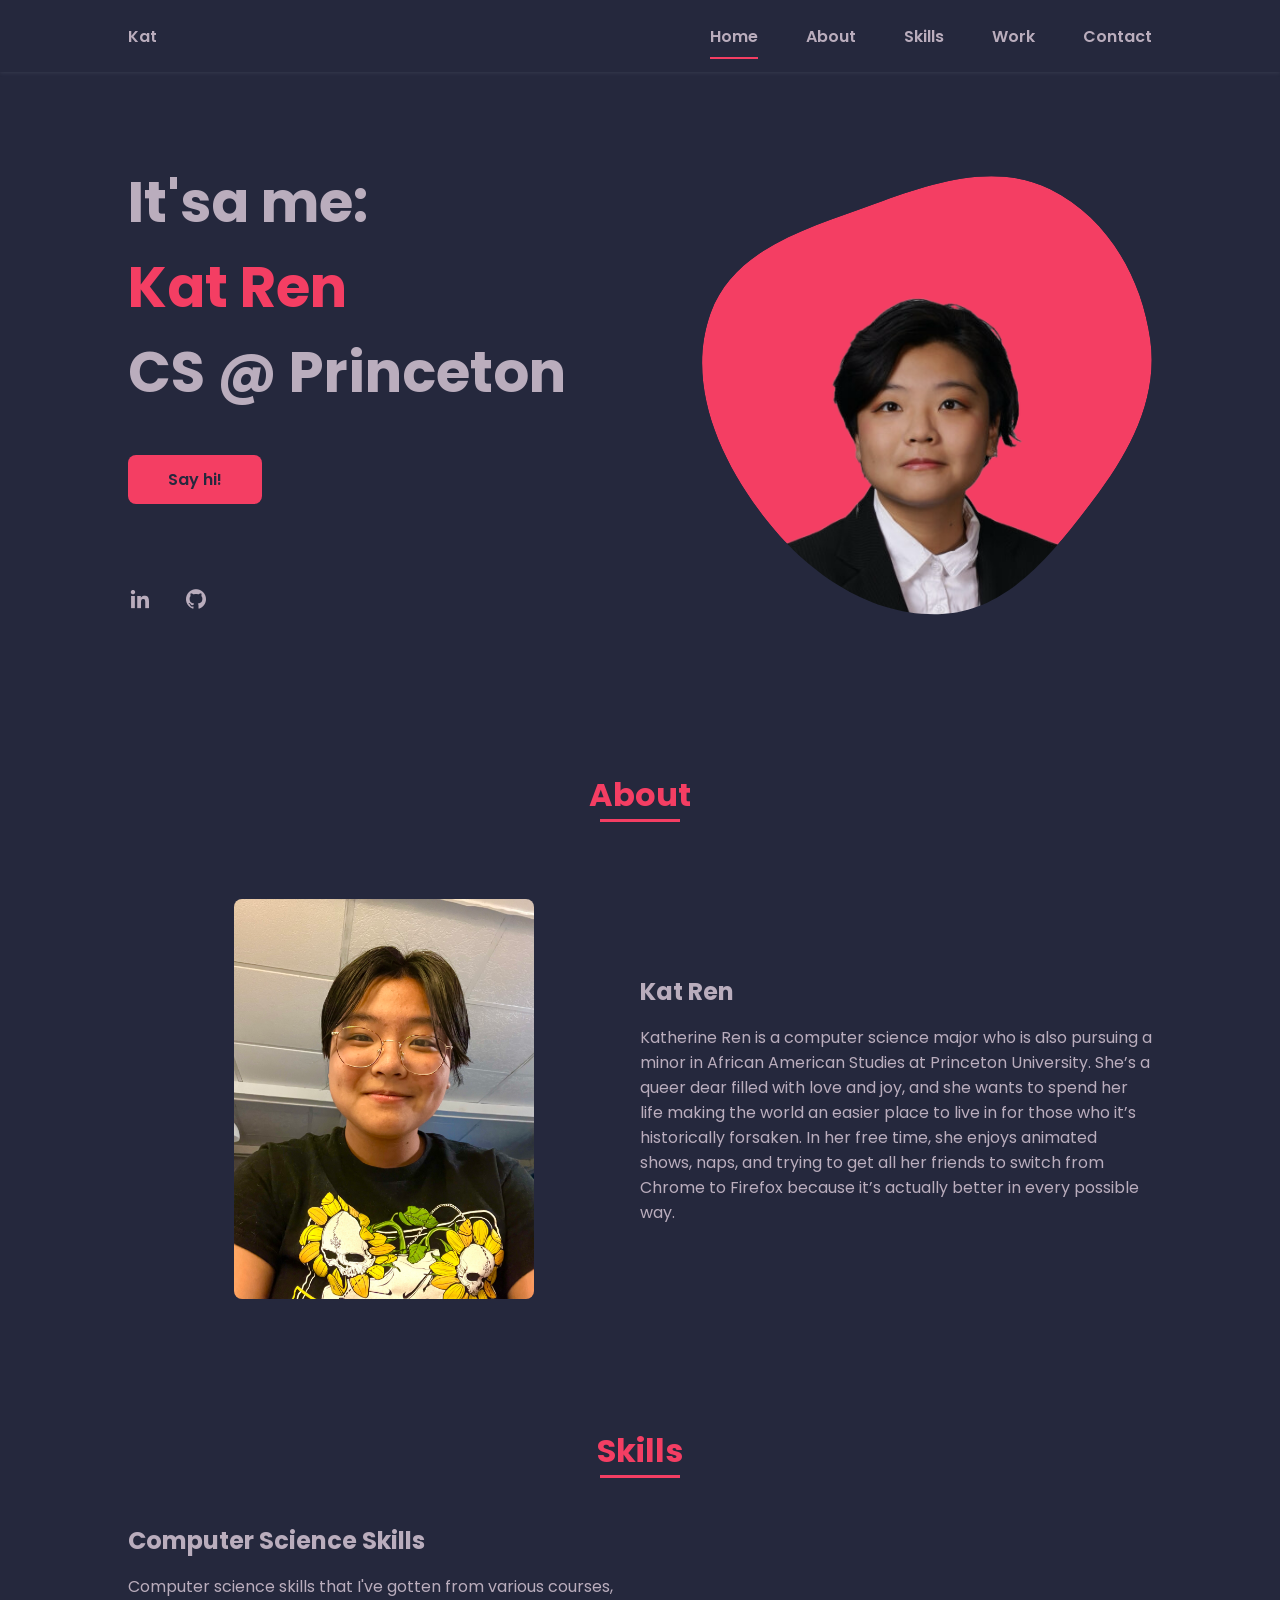
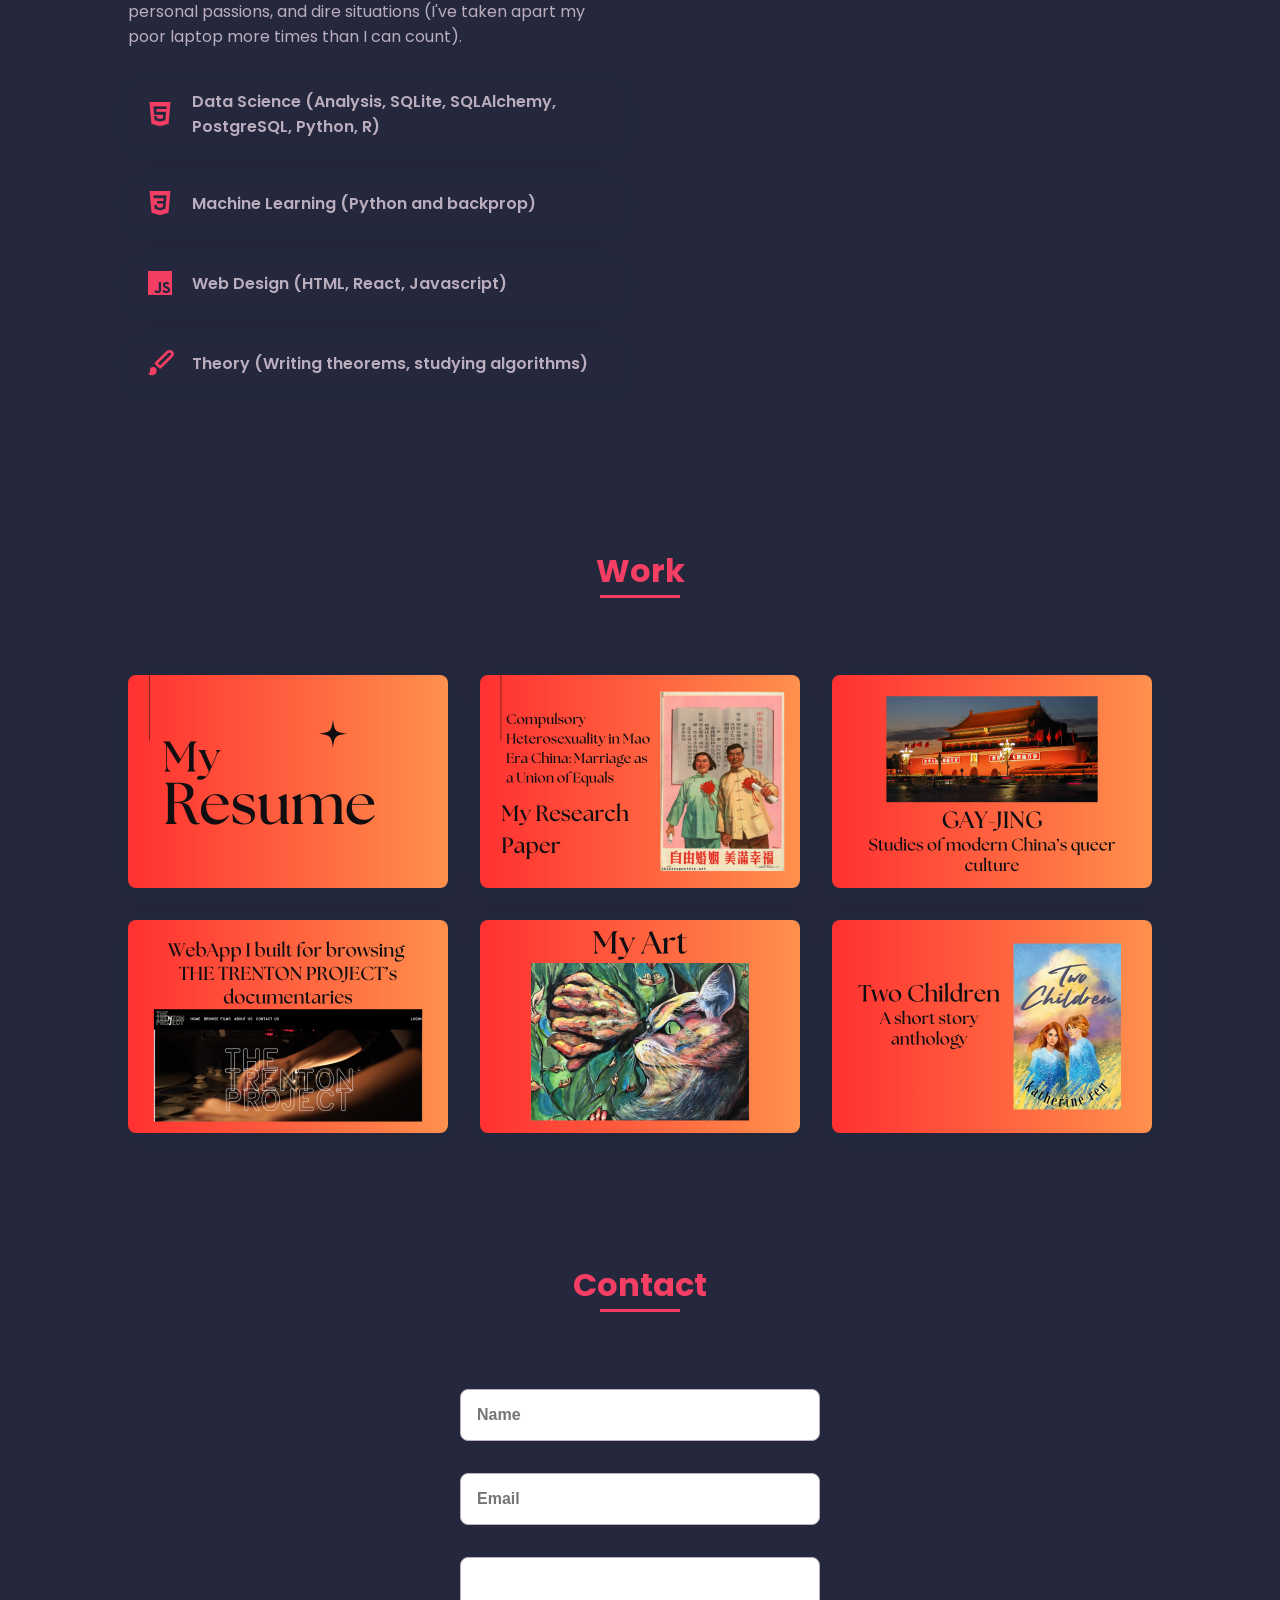
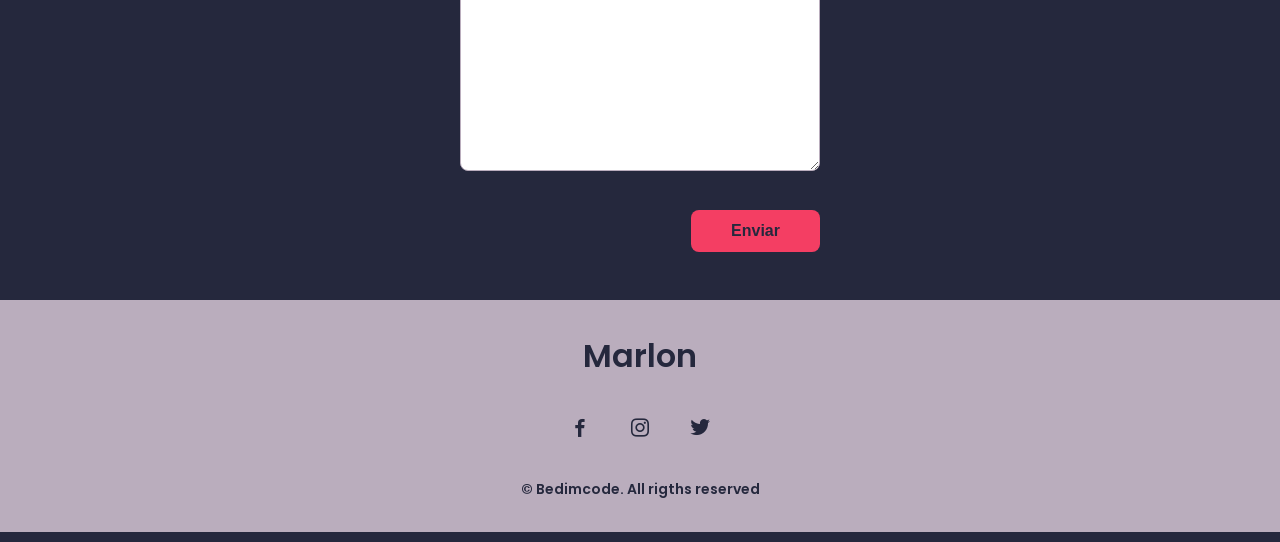
==== commit 9ad09ef1: "links and pictures for work" ====
--- a/index.html
+++ b/index.html
@@ -168,22 +168,22 @@
 
         <div class="work__container bd-grid">
           <a href="assets/pdf/Katherine Ren Resume Oct 2024.pdf" class="work__img">
-            <img src="assets/img/work1.jpg" alt="" />
+            <img src="assets/img/resume.png" alt="" />
           </a>
           <a href="assets/pdf/KatherineRen_R3.pdf" class="work__img">
-            <img src="assets/img/work2.jpg" alt="" />
+            <img src="assets/img/r3.png" alt="" />
           </a>
           <a href="" class="work__img">
-            <img src="assets/img/work3.jpg" alt="" />
-          </a>
-          <a href="" class="work__img">
-            <img src="assets/img/work4.jpg" alt="" />
-          </a>
-          <a href="" class="work__img">
-            <img src="assets/img/work5.jpg" alt="" />
-          </a>
-          <a href="" class="work__img">
-            <img src="assets/img/work6.jpg" alt="" />
+            <img src="assets/img/gayjing.png" alt="" />
+          </a>
+          <a href="https://trentonproject.onrender.com/" class="work__img">
+            <img src="assets/img/trenton.png" alt="" />
+          </a>
+          <a href="https://www.instagram.com/katypus.rentalfee/" class="work__img">
+            <img src="assets/img/art.png" alt="" />
+          </a>
+          <a href="https://www.goodreads.com/book/show/125070877-two-children" class="work__img">
+            <img src="assets/img/twochildren.png" alt="" />
           </a>
         </div>
       </section>
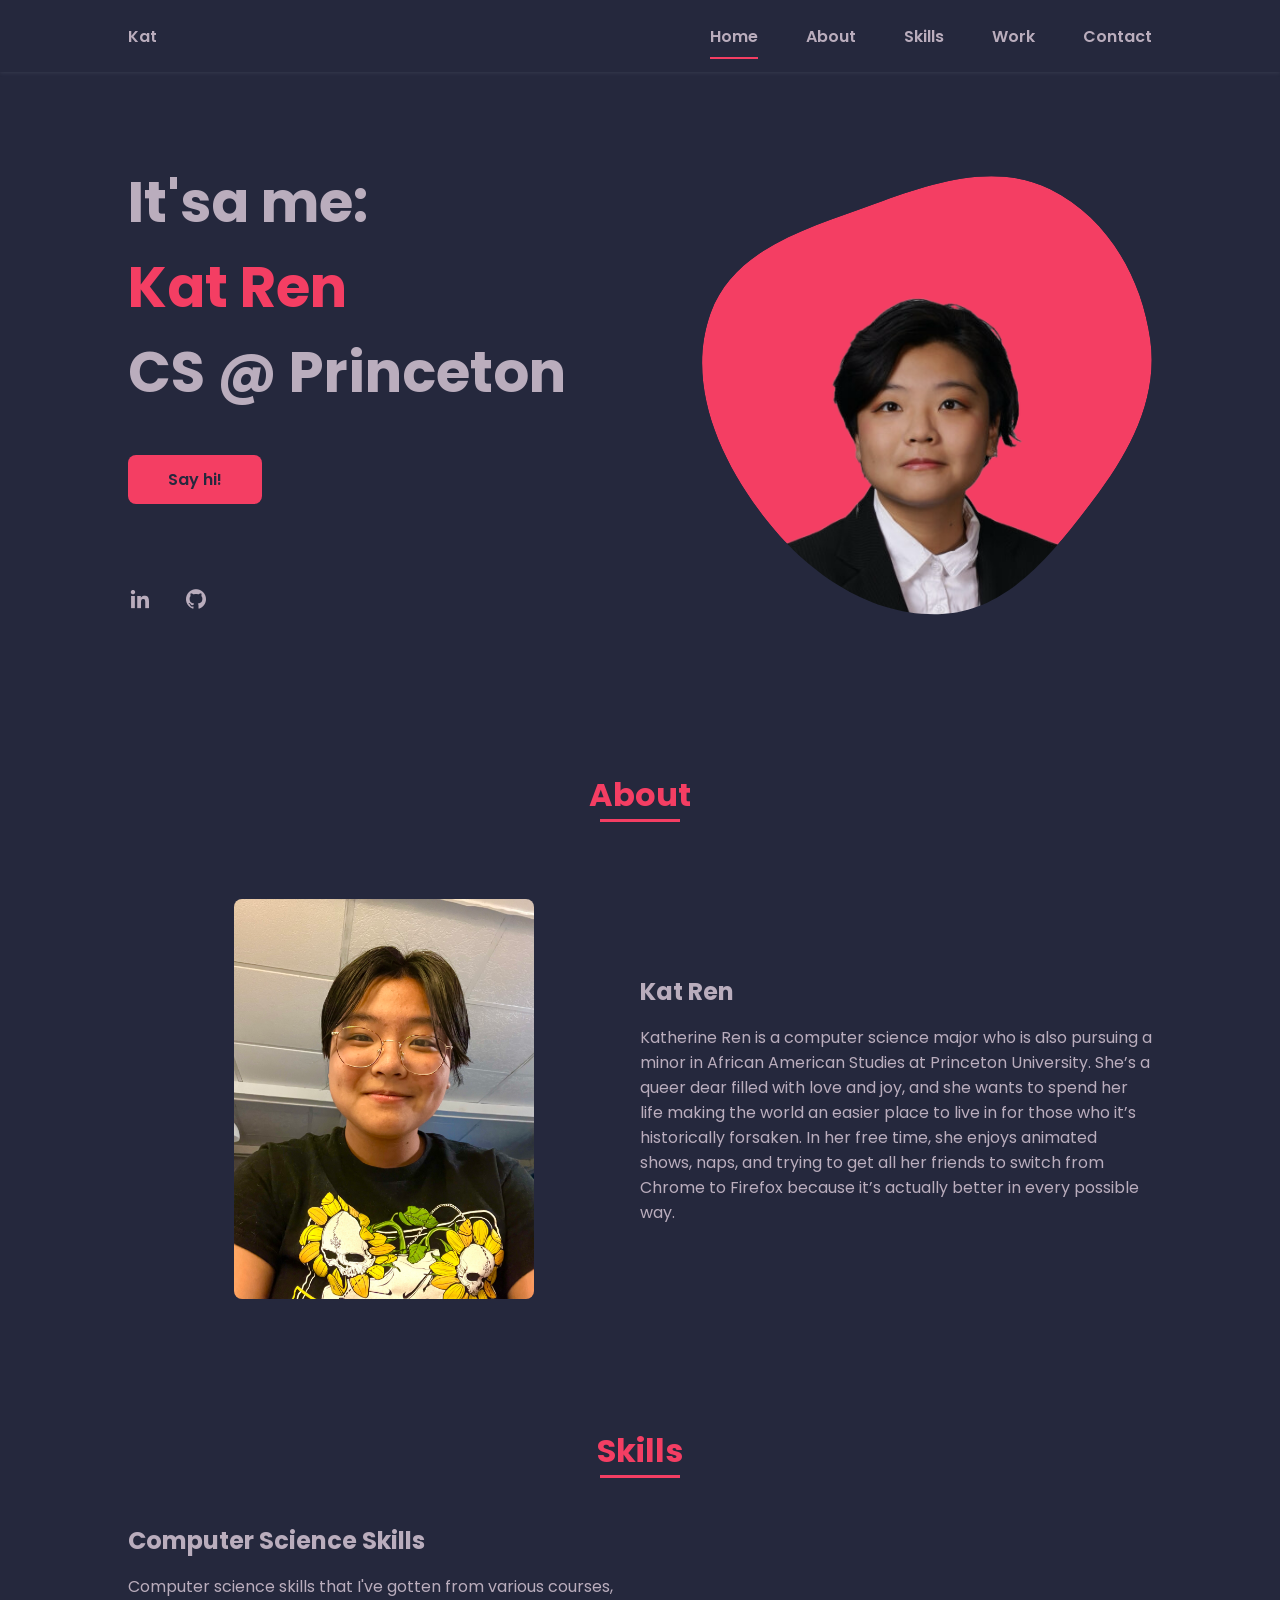
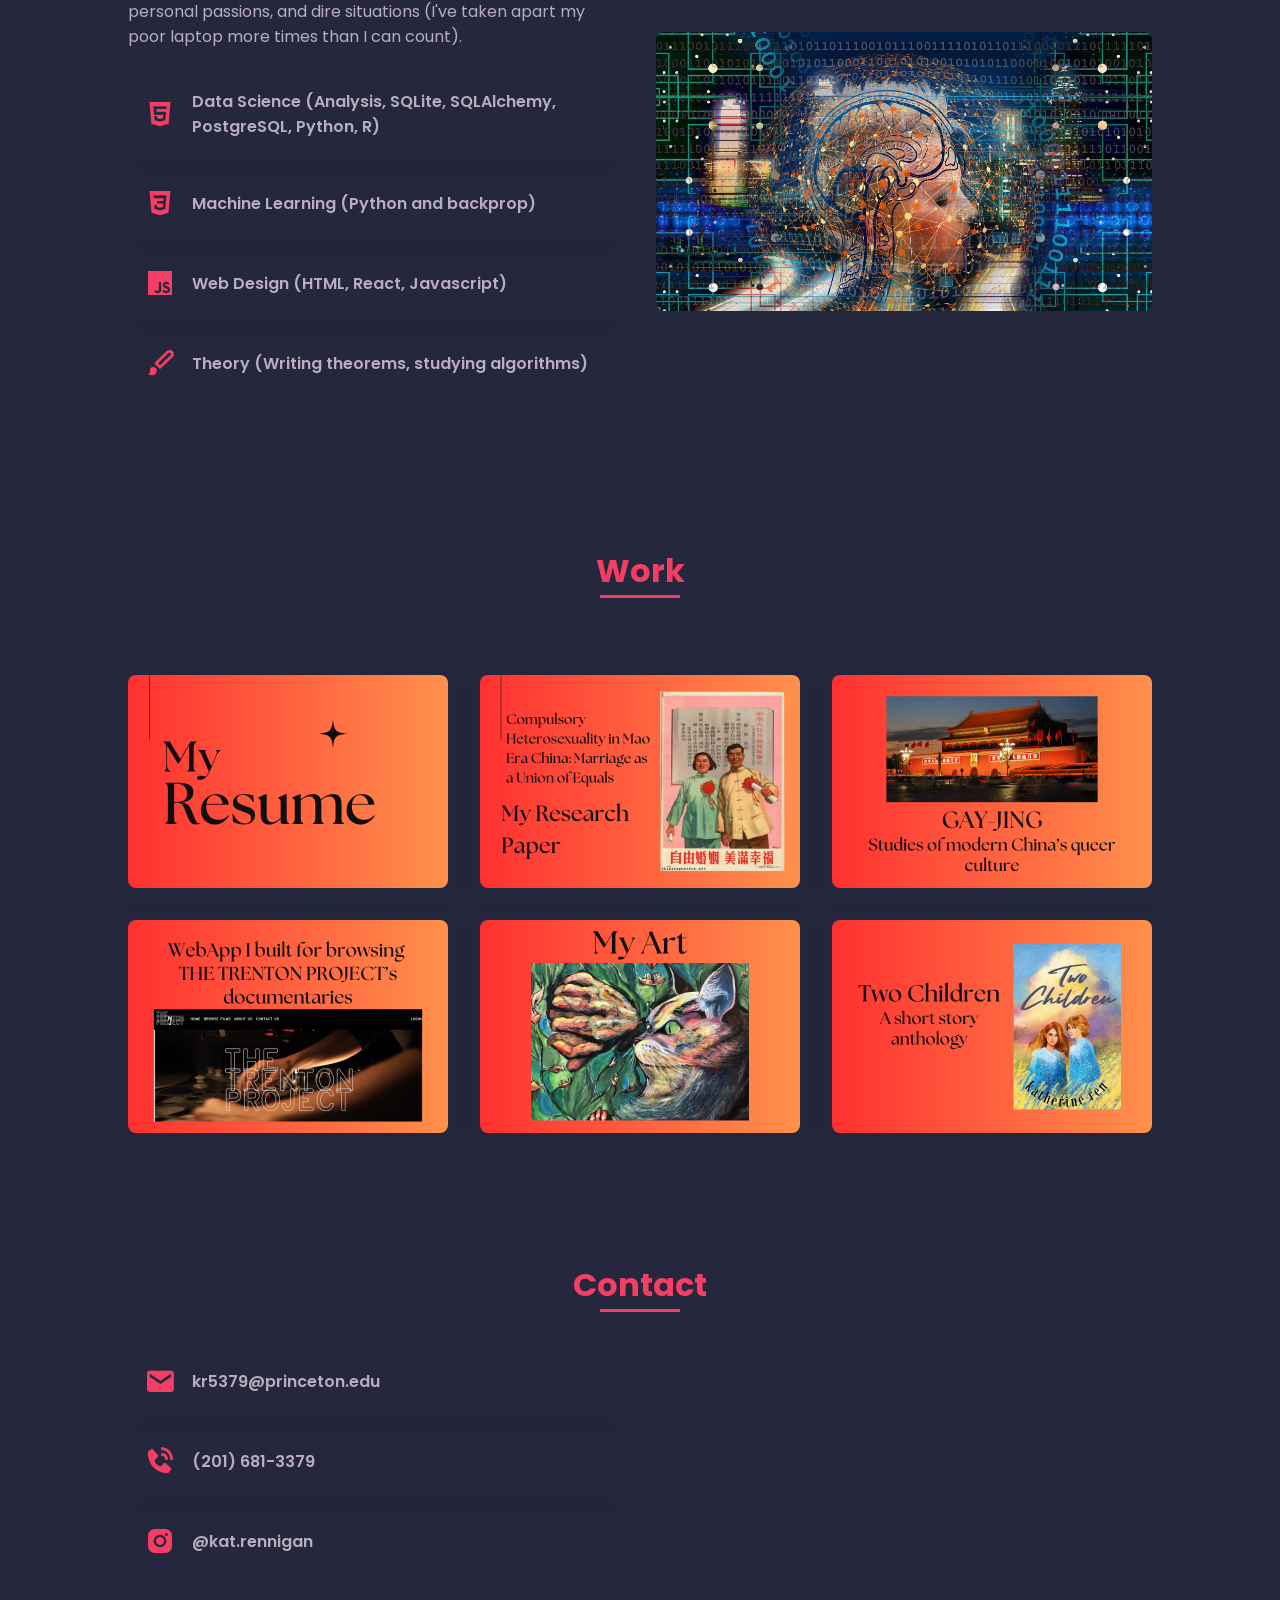
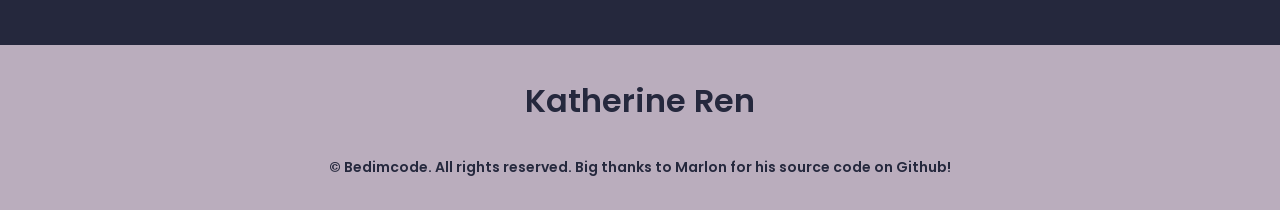
==== commit b9a4c288: "more pictures, contact" ====
--- a/index.html
+++ b/index.html
@@ -59,7 +59,7 @@
             CS @ Princeton
           </h1>
 
-          <a href="#" class="button">Say hi!</a>
+          <a href="#contact" class="button">Say hi!</a>
         </div>
 
         <div class="home__social">
@@ -123,7 +123,6 @@
       <!--===== SKILLS =====-->
       <section class="skills section" id="skills">
         <h2 class="section-title">Skills</h2>
-
         <div class="skills__container bd-grid">
           <div>
             <h2 class="skills__subtitle">Computer Science Skills</h2>
@@ -157,7 +156,7 @@
           </div>
           
           <div>
-            <img src="assets/img/work3.jpg" alt="" class="skills__img" />
+            <img src="assets/img/cs.jpg" alt="" class="skills__img" />
           </div>
           </div>
       </section>
@@ -191,37 +190,39 @@
       <!--===== CONTACT =====-->
       <section class="contact section" id="contact">
         <h2 class="section-title">Contact</h2>
-
-        <div class="contact__container bd-grid">
-          <form action="" class="contact__form">
-            <input type="text" placeholder="Name" class="contact__input" />
-            <input type="mail" placeholder="Email" class="contact__input" />
-            <textarea
-              name=""
-              id=""
-              cols="0"
-              rows="10"
-              class="contact__input"
-            ></textarea>
-            <input
-              type="button"
-              value="Enviar"
-              class="contact__button button"
-            />
-          </form>
-        </div>
+        <div class="skills__container bd-grid">
+          <div>
+            <div class="skills__data">
+              <div class="skills__names">
+                <i class='bx bxs-envelope skills__icon'></i>
+                <span class="skills__name">kr5379@princeton.edu</span>
+              </div>
+            </div>
+            <div class="skills__data">
+              <div class="skills__names">
+                <i class="bx bxs-phone-call skills__icon"></i>
+                <span class="skills__name">(201) 681-3379</span>
+              </div>
+            </div>
+            <div class="skills__data">
+              <div class="skills__names">
+                <i class="bx bxl-instagram-alt skills__icon"></i>
+                <span class="skills__name">@kat.rennigan</span>
+              </div>
+              </div>
+          </div>
+          
+          <div>
+            <img src="assets/img/me.jpg" alt="" class="skills__img" />
+          </div>
+          </div>
       </section>
     </main>
 
     <!--===== FOOTER =====-->
     <footer class="footer">
-      <p class="footer__title">Marlon</p>
-      <div class="footer__social">
-        <a href="#" class="footer__icon"><i class="bx bxl-facebook"></i></a>
-        <a href="#" class="footer__icon"><i class="bx bxl-instagram"></i></a>
-        <a href="#" class="footer__icon"><i class="bx bxl-twitter"></i></a>
-      </div>
-      <p class="footer__copy">&#169; Bedimcode. All rigths reserved</p>
+      <p class="footer__title">Katherine Ren</p>
+      <p class="footer__copy">&#169; Bedimcode. All rights reserved. Big thanks to Marlon for his source code on Github!</p>
     </footer>
 
     <!--===== SCROLL REVEAL =====-->
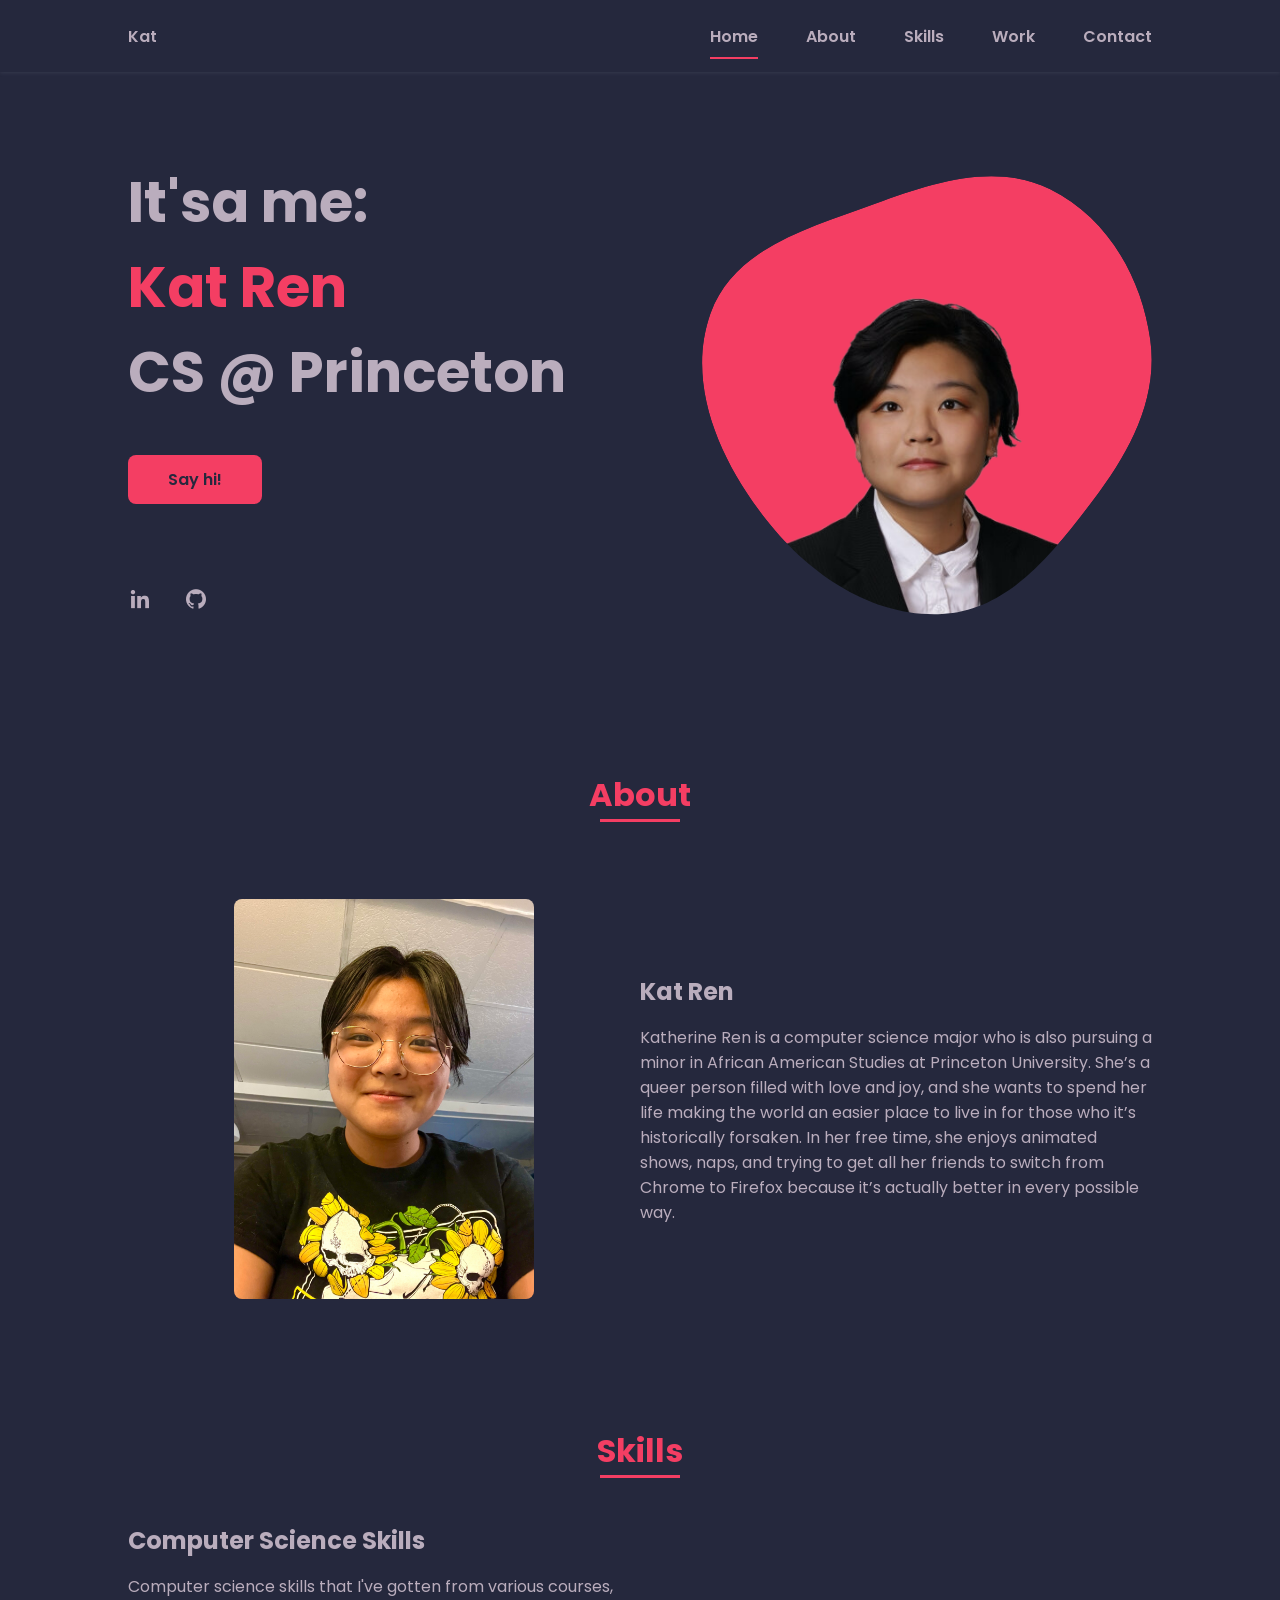
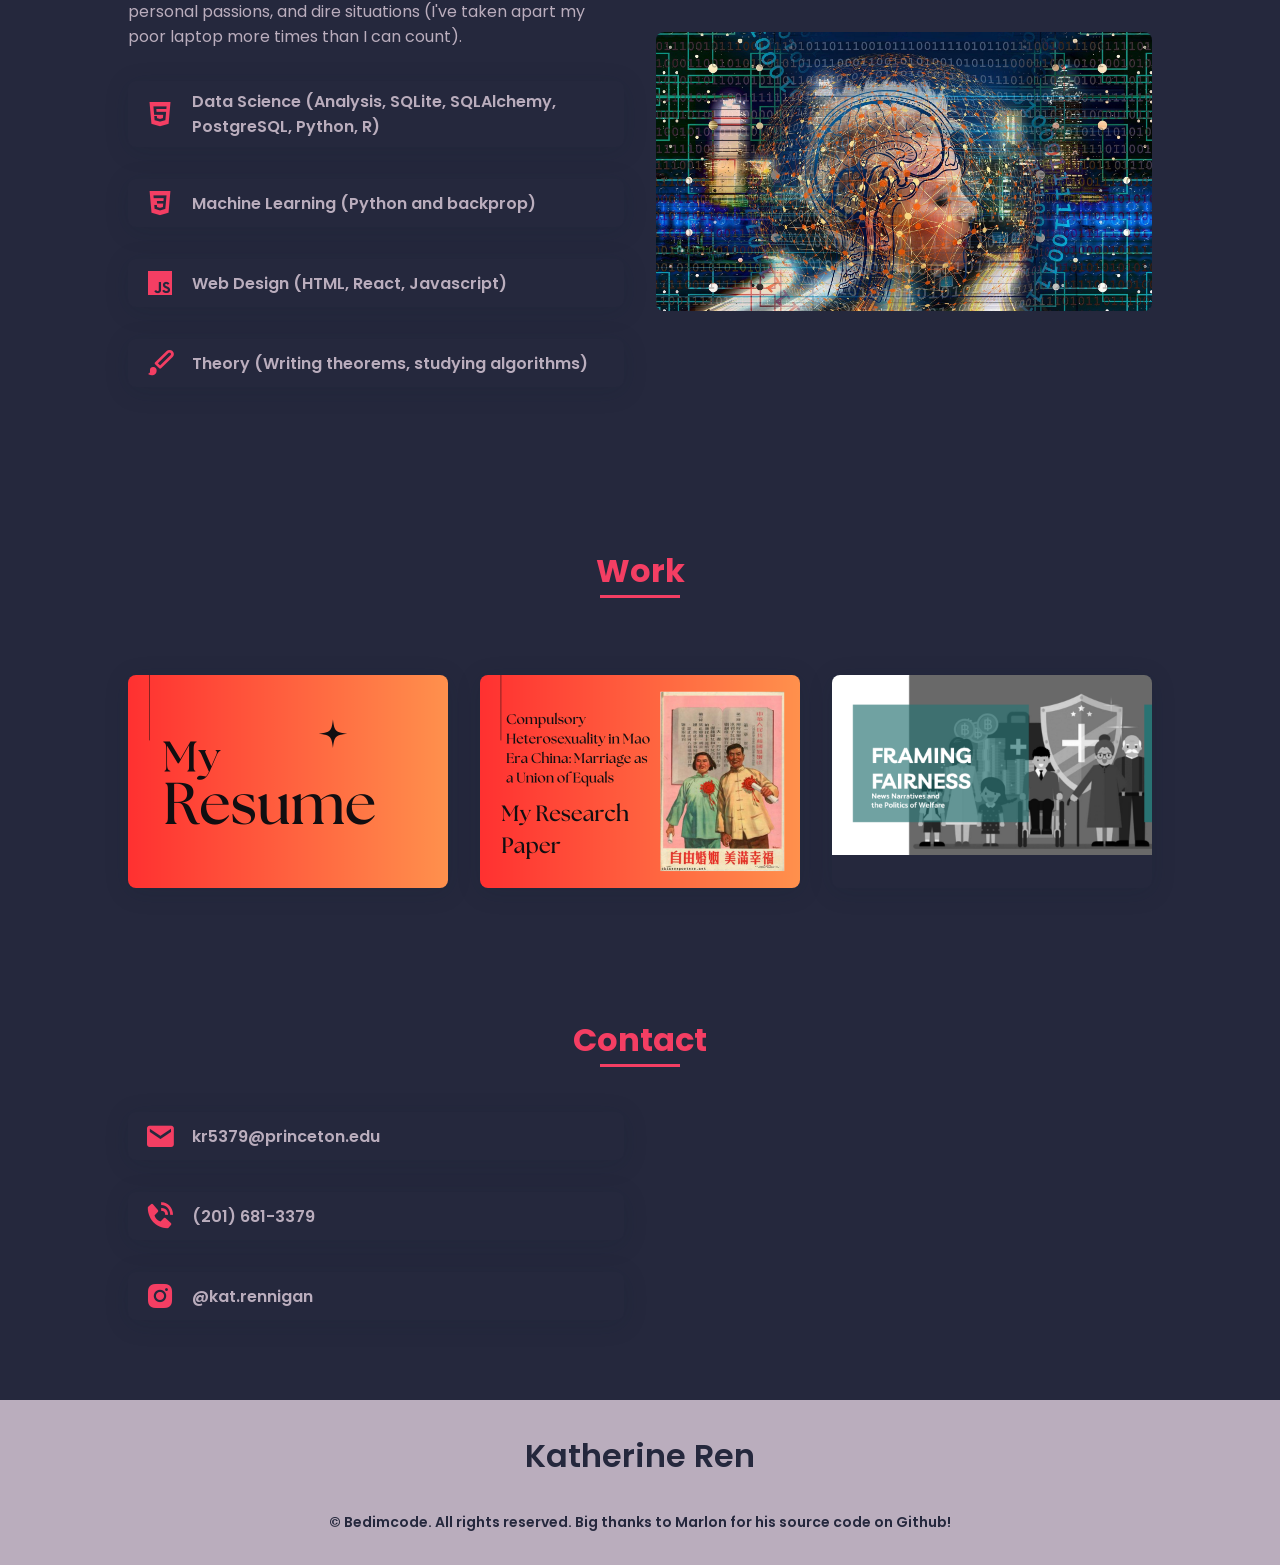
==== commit c3f031f7: "update to work" ====
--- a/index.html
+++ b/index.html
@@ -110,7 +110,7 @@
             <p class="about__text">
                 Katherine Ren is a computer science major who is also pursuing
                 a minor in African American Studies at Princeton University.
-                She’s a queer dear filled with love and joy, and she wants to spend
+                She’s a queer person filled with love and joy, and she wants to spend
                 her life making the world an easier place to live in for those who
                 it’s historically forsaken. In her free time, she enjoys animated
                 shows, naps, and trying to get all her friends to switch from Chrome
@@ -166,23 +166,14 @@
         <h2 class="section-title">Work</h2>
 
         <div class="work__container bd-grid">
-          <a href="assets/pdf/Katherine Ren Resume Oct 2024.pdf" class="work__img">
+          <a href="assets\pdf\Kat CV 10-22-2025.pdf" class="work__img">
             <img src="assets/img/resume.png" alt="" />
           </a>
           <a href="assets/pdf/KatherineRen_R3.pdf" class="work__img">
             <img src="assets/img/r3.png" alt="" />
           </a>
-          <a href="" class="work__img">
-            <img src="assets/img/gayjing.png" alt="" />
-          </a>
-          <a href="https://trentonproject.onrender.com/" class="work__img">
-            <img src="assets/img/trenton.png" alt="" />
-          </a>
-          <a href="https://www.instagram.com/katypus.rentalfee/" class="work__img">
-            <img src="assets/img/art.png" alt="" />
-          </a>
-          <a href="https://www.goodreads.com/book/show/125070877-two-children" class="work__img">
-            <img src="assets/img/twochildren.png" alt="" />
+          <a href="assets\pdf\written_final_report-1-1.pdf" class="work__img">
+            <img src="assets/img/stimcheck.png" alt="" />
           </a>
         </div>
       </section>
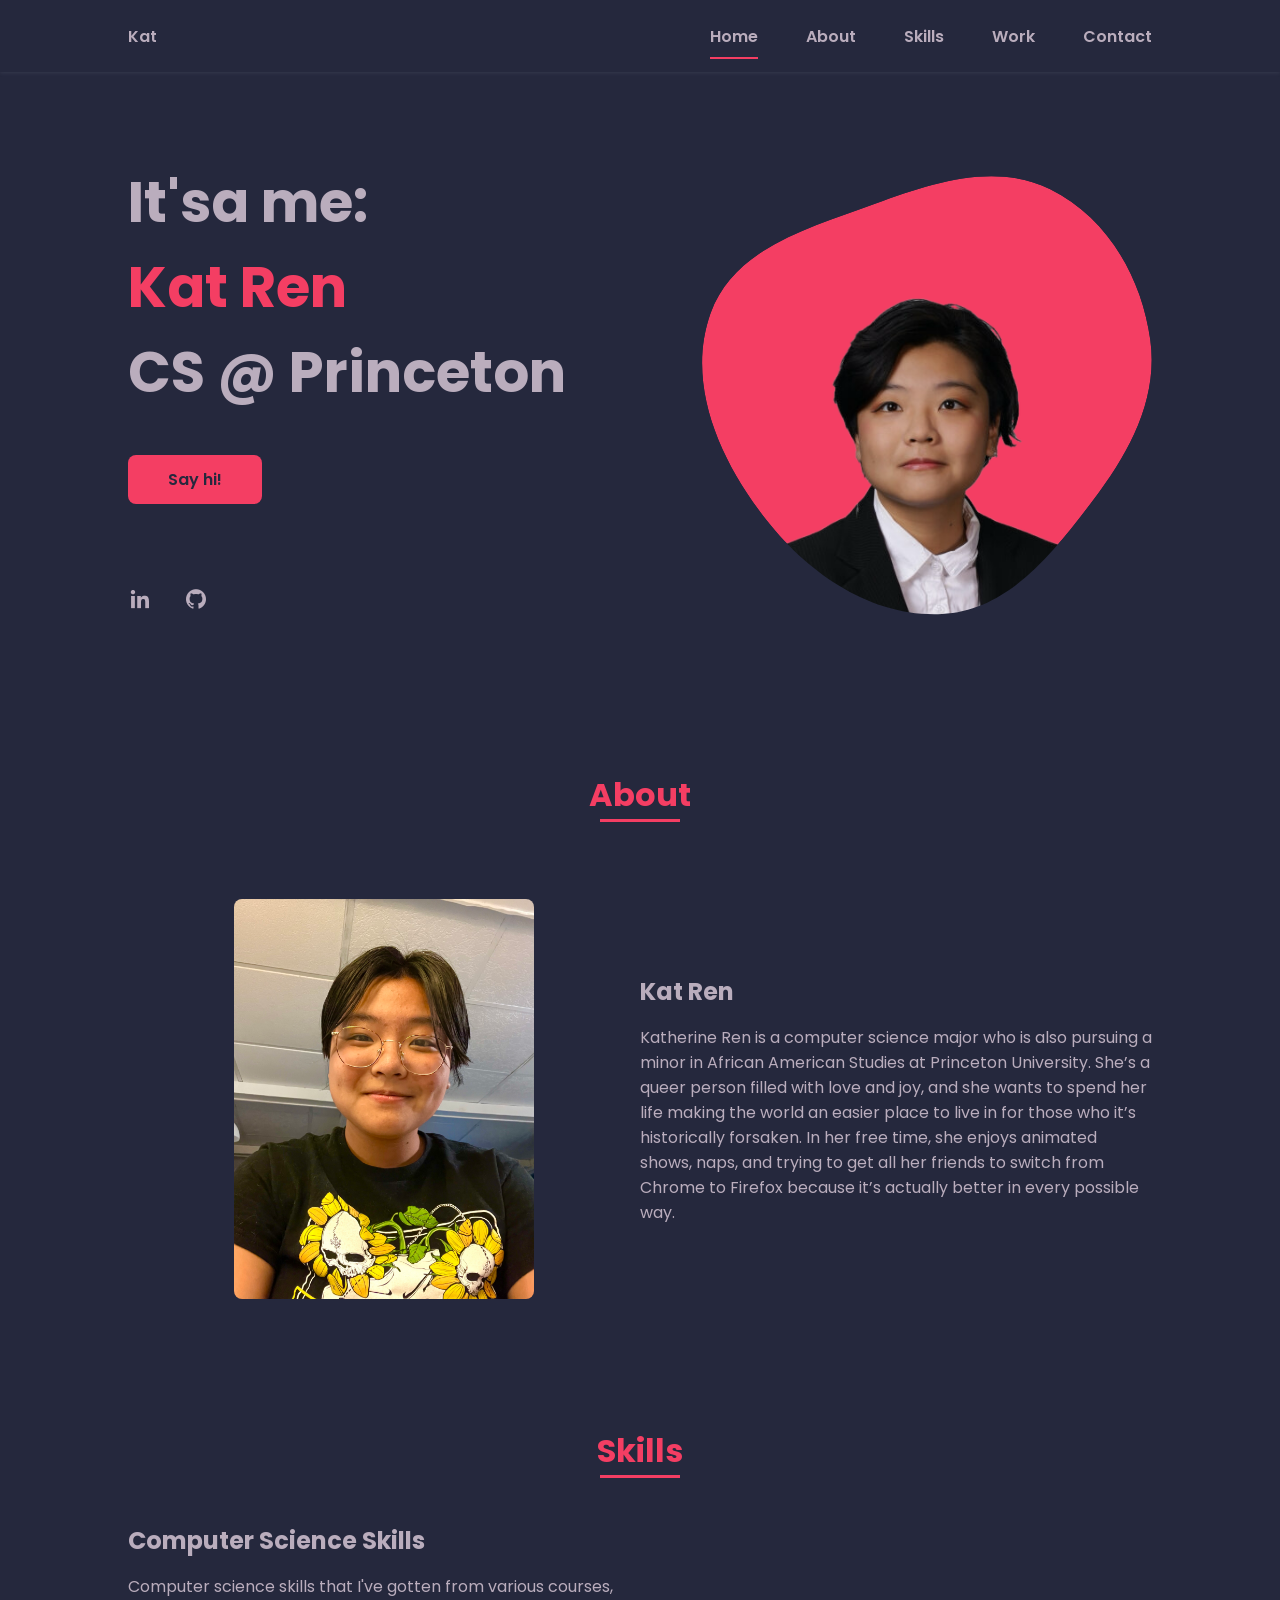
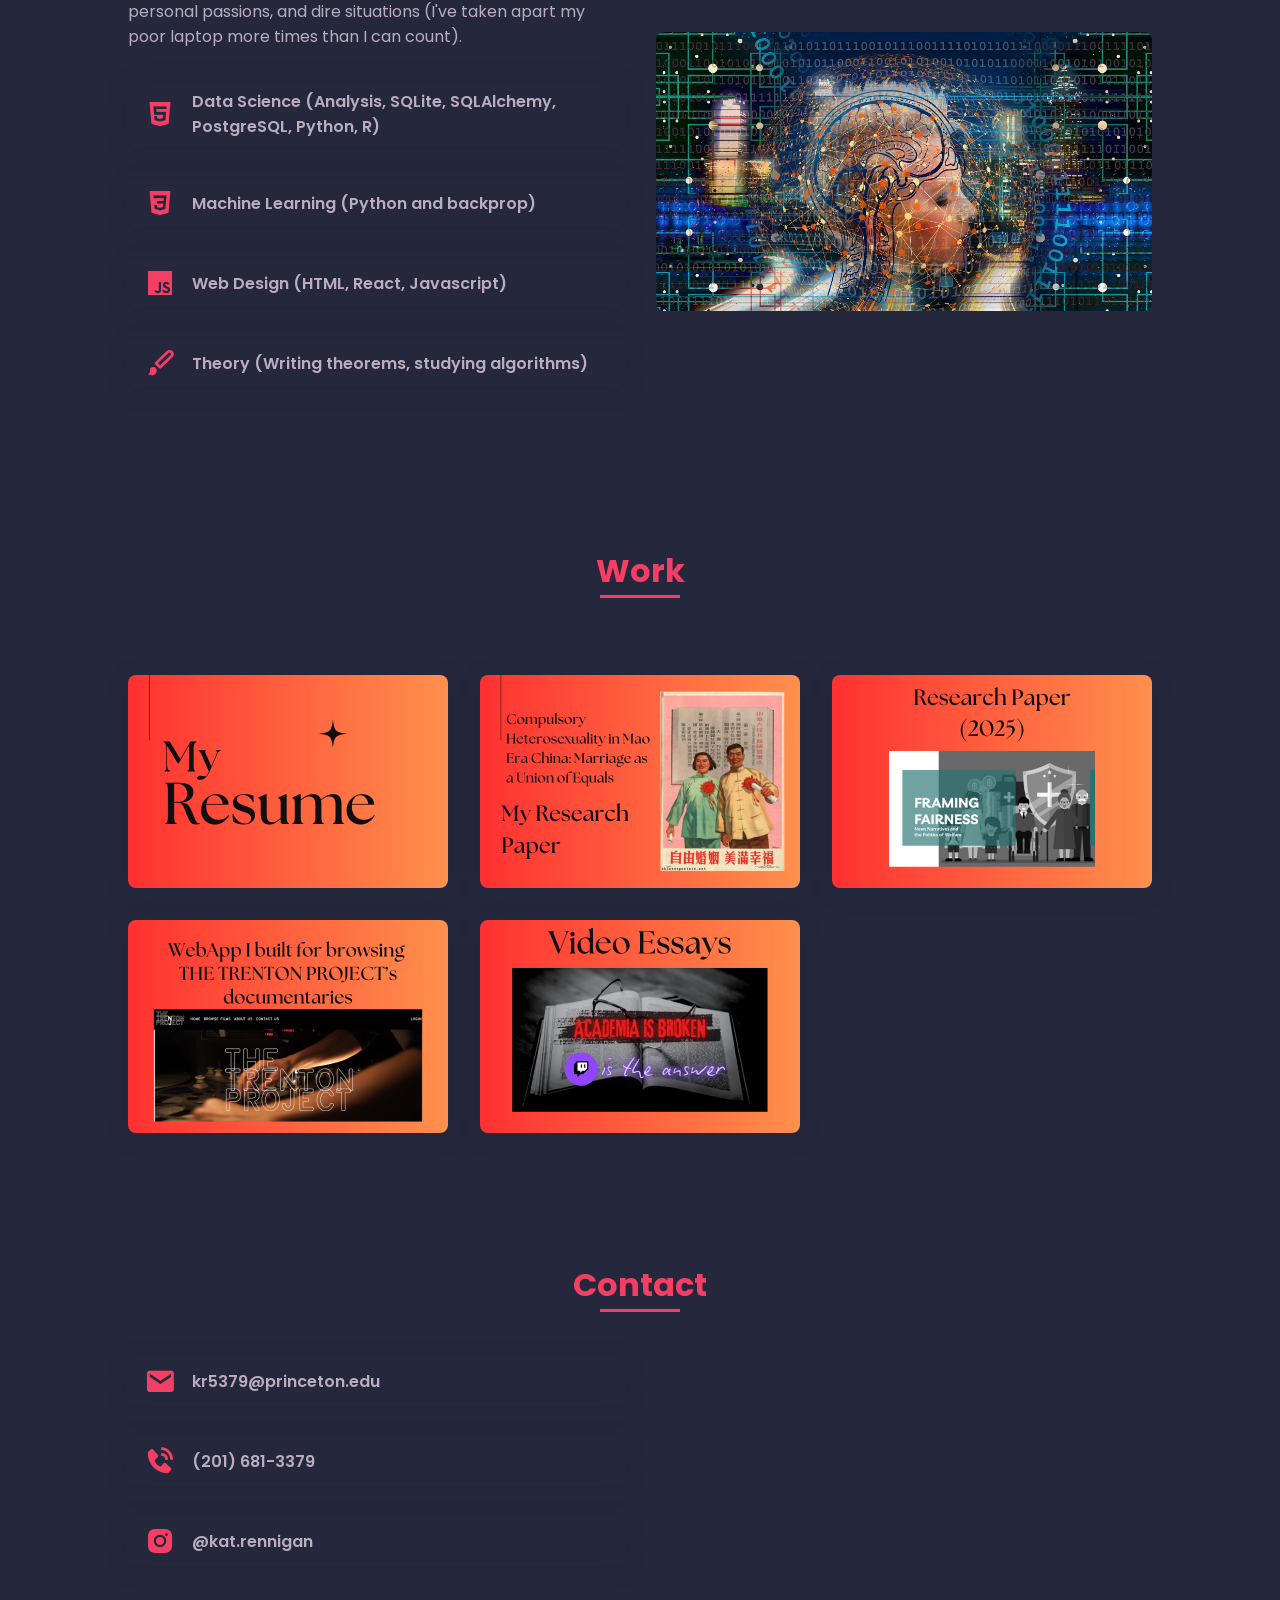
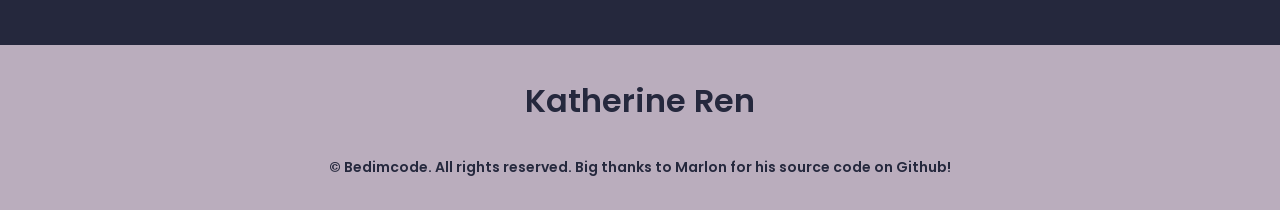
==== commit b575a7d8: "added video essay and trenton project links" ====
--- a/index.html
+++ b/index.html
@@ -175,6 +175,12 @@
           <a href="assets\pdf\written_final_report-1-1.pdf" class="work__img">
             <img src="assets/img/stimcheck.png" alt="" />
           </a>
+          <a href="https://thetrentonproject.com/" class="work__img">
+            <img src="assets\img\trenton.png" alt="" />
+          </a>
+          <a href="https://youtu.be/8KYJV8dn96U" class="work__img">
+            <img src="assets\img\videoessay.png" alt="" />
+          </a>
         </div>
       </section>
 
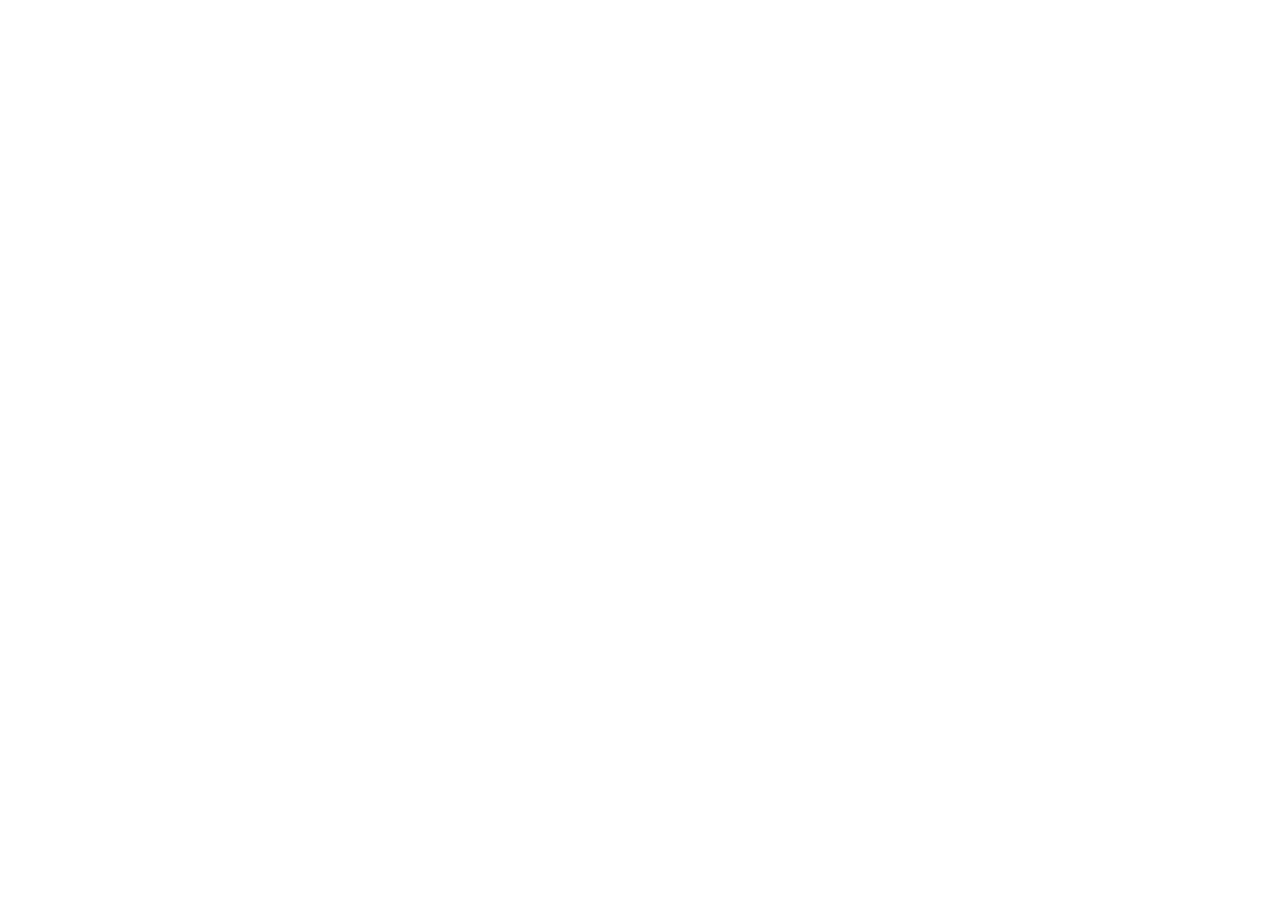
==== commit 73f16c9e: "redirect to library" ====
--- a/index.html
+++ b/index.html
@@ -1,231 +1,20 @@
-<!DOCTYPE html>
-<html lang="en">
-  <head>
-    <meta charset="UTF-8" />
-    <meta name="viewport" content="width=device-width, initial-scale=1.0" />
-
-    <link rel="stylesheet" href="assets/css/styles.css" />
-
-    <!-- =====BOX ICONS===== -->
-    <link
-      href="https://cdn.jsdelivr.net/npm/boxicons@2.0.5/css/boxicons.min.css"
-      rel="stylesheet"
-    />
-
-    <title>Portfolio website complete</title>
-  </head>
-  <body>
-    <body style="background-color:#25283D;">
-    <!--===== HEADER =====-->
-    <header class="l-header">
-      <nav class="nav bd-grid">
-        <div>
-          <a href="#" class="nav__logo">Kat</a>
-        </div>
-
-        <div class="nav__menu" id="nav-menu">
-          <ul class="nav__list">
-            <li class="nav__item">
-              <a href="#home" class="nav__link active-link">Home</a>
-            </li>
-            <li class="nav__item">
-              <a href="#about" class="nav__link">About</a>
-            </li>
-            <li class="nav__item">
-              <a href="#skills" class="nav__link">Skills</a>
-            </li>
-            <li class="nav__item"> 
-              <a href="#work" class="nav__link">Work</a>
-            </li>
-            <li class="nav__item">
-              <a href="#contact" class="nav__link">Contact</a>
-            </li>
-          </ul>
-        </div>
-
-        <div class="nav__toggle" id="nav-toggle">
-          <i class="bx bx-menu"></i>
-        </div>
-      </nav>
-    </header>
-
-    <main class="l-main">
-      <!--===== HOME =====-->
-      <section class="home bd-grid" id="home">
-        <div class="home__data">
-          <h1 class="home__title">
-            It'sa me:<br />
-            <span class="home__title-color"> Kat Ren</span><br />
-            CS @ Princeton
-          </h1>
-
-          <a href="#contact" class="button">Say hi!</a>
-        </div>
-
-        <div class="home__social">
-          <a href="https://www.linkedin.com/in/katherine-ren-6682151b2/" class="home__social-icon"
-            ><i class="bx bxl-linkedin"></i
-          ></a>
-          <a href="https://github.com/Katypus" class="home__social-icon"><i class="bx bxl-github"></i></a>
-        </div>
-
-        <div class="home__img">
-          <svg
-            class="home__blob"
-            viewBox="0 0 479 467"
-            xmlns="http://www.w3.org/2000/svg"
-            xmlns:xlink="http://www.w3.org/1999/xlink"
-          >
-            <mask id="mask0" mask-type="alpha">
-              <path
-                d="M9.19024 145.964C34.0253 76.5814 114.865 54.7299 184.111 29.4823C245.804 6.98884 311.86 -14.9503 370.735 14.143C431.207 44.026 467.948 107.508 477.191 174.311C485.897 237.229 454.931 294.377 416.506 344.954C373.74 401.245 326.068 462.801 255.442 466.189C179.416 469.835 111.552 422.137 65.1576 361.805C17.4835 299.81 -17.1617 219.583 9.19024 145.964Z"
-              />
-            </mask>
-            <g mask="url(#mask0)">
-              <path
-                d="M9.19024 145.964C34.0253 76.5814 114.865 54.7299 184.111 29.4823C245.804 6.98884 311.86 -14.9503 370.735 14.143C431.207 44.026 467.948 107.508 477.191 174.311C485.897 237.229 454.931 294.377 416.506 344.954C373.74 401.245 326.068 462.801 255.442 466.189C179.416 469.835 111.552 422.137 65.1576 361.805C17.4835 299.81 -17.1617 219.583 9.19024 145.964Z"
-              />
-              <image
-                class="home__blob-img"
-                x="50"
-                y="130"
-                href="assets/img/kat-profesh-face.png"
-              />
-            </g>
-          </svg>
-        </div>
-      </section>
-
-      <!--===== ABOUT =====-->
-      <section class="about section" id="about">
-        <h2 class="section-title">About</h2>
-
-        <div class="about__container bd-grid">
-          <div class="about__img">
-            <img src="assets/img/katshot.jpeg" alt="" />
-          </div>
-
-          <div>
-            <h2 class="about__subtitle">Kat Ren</h2>
-            <p class="about__text">
-                Katherine Ren is a computer science major who is also pursuing
-                a minor in African American Studies at Princeton University.
-                She’s a queer person filled with love and joy, and she wants to spend
-                her life making the world an easier place to live in for those who
-                it’s historically forsaken. In her free time, she enjoys animated
-                shows, naps, and trying to get all her friends to switch from Chrome
-                to Firefox because it’s actually better in every possible way.
-            </p>
-          </div>
-        </div>
-      </section>
-
-      <!--===== SKILLS =====-->
-      <section class="skills section" id="skills">
-        <h2 class="section-title">Skills</h2>
-        <div class="skills__container bd-grid">
-          <div>
-            <h2 class="skills__subtitle">Computer Science Skills</h2>
-            <p class="skills__text">
-              Computer science skills that I've gotten from various courses, personal passions, and dire situations (I've taken apart my poor laptop more times than I can count).
-            </p>
-            <div class="skills__data">
-              <div class="skills__names">
-                <i class="bx bxl-html5 skills__icon"></i>
-                <span class="skills__name">Data Science (Analysis, SQLite, SQLAlchemy, PostgreSQL, Python, R)</span>
-              </div>
-            </div>
-            <div class="skills__data">
-              <div class="skills__names">
-                <i class="bx bxl-css3 skills__icon"></i>
-                <span class="skills__name">Machine Learning (Python and backprop)</span>
-              </div>
-            </div>
-            <div class="skills__data">
-              <div class="skills__names">
-                <i class="bx bxl-javascript skills__icon"></i>
-                <span class="skills__name">Web Design (HTML, React, Javascript)</span>
-              </div>
-              </div>
-            <div class="skills__data">
-              <div class="skills__names">
-                <i class="bx bxs-paint skills__icon"></i>
-                <span class="skills__name">Theory (Writing theorems, studying algorithms)</span>
-              </div>
-            </div>
-          </div>
-          
-          <div>
-            <img src="assets/img/cs.jpg" alt="" class="skills__img" />
-          </div>
-          </div>
-      </section>
-
-      <!--===== WORK =====-->
-      <section class="work section" id="work">
-        <h2 class="section-title">Work</h2>
-
-        <div class="work__container bd-grid">
-          <a href="assets\pdf\Kat CV 10-22-2025.pdf" class="work__img">
-            <img src="assets/img/resume.png" alt="" />
-          </a>
-          <a href="assets/pdf/KatherineRen_R3.pdf" class="work__img">
-            <img src="assets/img/r3.png" alt="" />
-          </a>
-          <a href="assets\pdf\written_final_report-1-1.pdf" class="work__img">
-            <img src="assets/img/stimcheck.png" alt="" />
-          </a>
-          <a href="https://thetrentonproject.com/" class="work__img">
-            <img src="assets\img\trenton.png" alt="" />
-          </a>
-          <a href="https://youtu.be/8KYJV8dn96U" class="work__img">
-            <img src="assets\img\videoessay.png" alt="" />
-          </a>
-        </div>
-      </section>
-
-      <!--===== CONTACT =====-->
-      <section class="contact section" id="contact">
-        <h2 class="section-title">Contact</h2>
-        <div class="skills__container bd-grid">
-          <div>
-            <div class="skills__data">
-              <div class="skills__names">
-                <i class='bx bxs-envelope skills__icon'></i>
-                <span class="skills__name">kr5379@princeton.edu</span>
-              </div>
-            </div>
-            <div class="skills__data">
-              <div class="skills__names">
-                <i class="bx bxs-phone-call skills__icon"></i>
-                <span class="skills__name">(201) 681-3379</span>
-              </div>
-            </div>
-            <div class="skills__data">
-              <div class="skills__names">
-                <i class="bx bxl-instagram-alt skills__icon"></i>
-                <span class="skills__name">@kat.rennigan</span>
-              </div>
-              </div>
-          </div>
-          
-          <div>
-            <img src="assets/img/me.jpg" alt="" class="skills__img" />
-          </div>
-          </div>
-      </section>
-    </main>
-
-    <!--===== FOOTER =====-->
-    <footer class="footer">
-      <p class="footer__title">Katherine Ren</p>
-      <p class="footer__copy">&#169; Bedimcode. All rights reserved. Big thanks to Marlon for his source code on Github!</p>
-    </footer>
-
-    <!--===== SCROLL REVEAL =====-->
-    <script src="https://unpkg.com/scrollreveal"></script>
-
-    <!--===== MAIN JS =====-->
-    <script src="assets/js/main.js"></script>
-  </body>
-</html>
+<!DOCTYPE html>
+<html lang="en">
+  <head>
+    <meta charset="UTF-8" />
+    <meta
+      http-equiv="refresh"
+      content="0; url=https://katypus.github.io/library/"
+    />
+    <link rel="canonical" href="https://katypus.github.io/library/" />
+    <title>Redirecting…</title>
+  </head>
+  <body>
+    <p>
+      This site has moved.
+      <a href="https://katypus.github.io/library/"
+        >Click here if you’re not redirected.</a
+      >
+    </p>
+  </body>
+</html>
